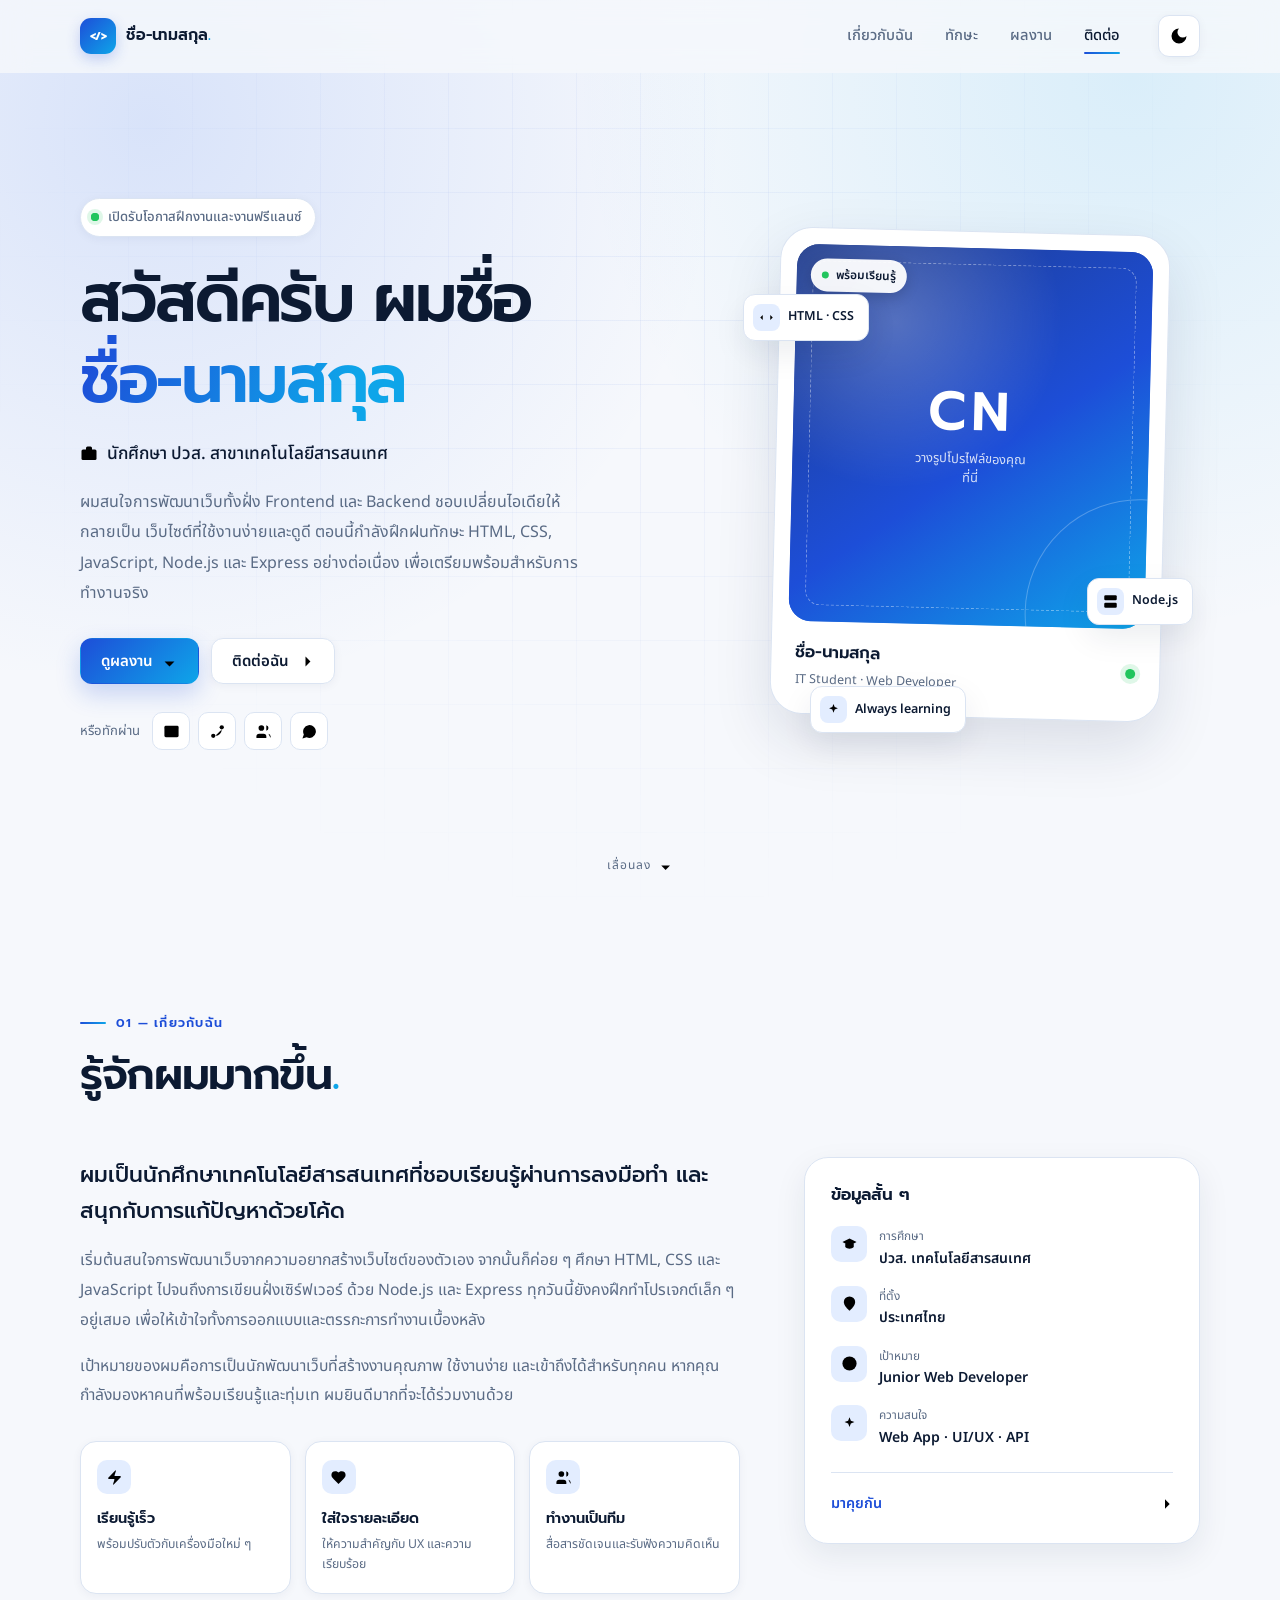
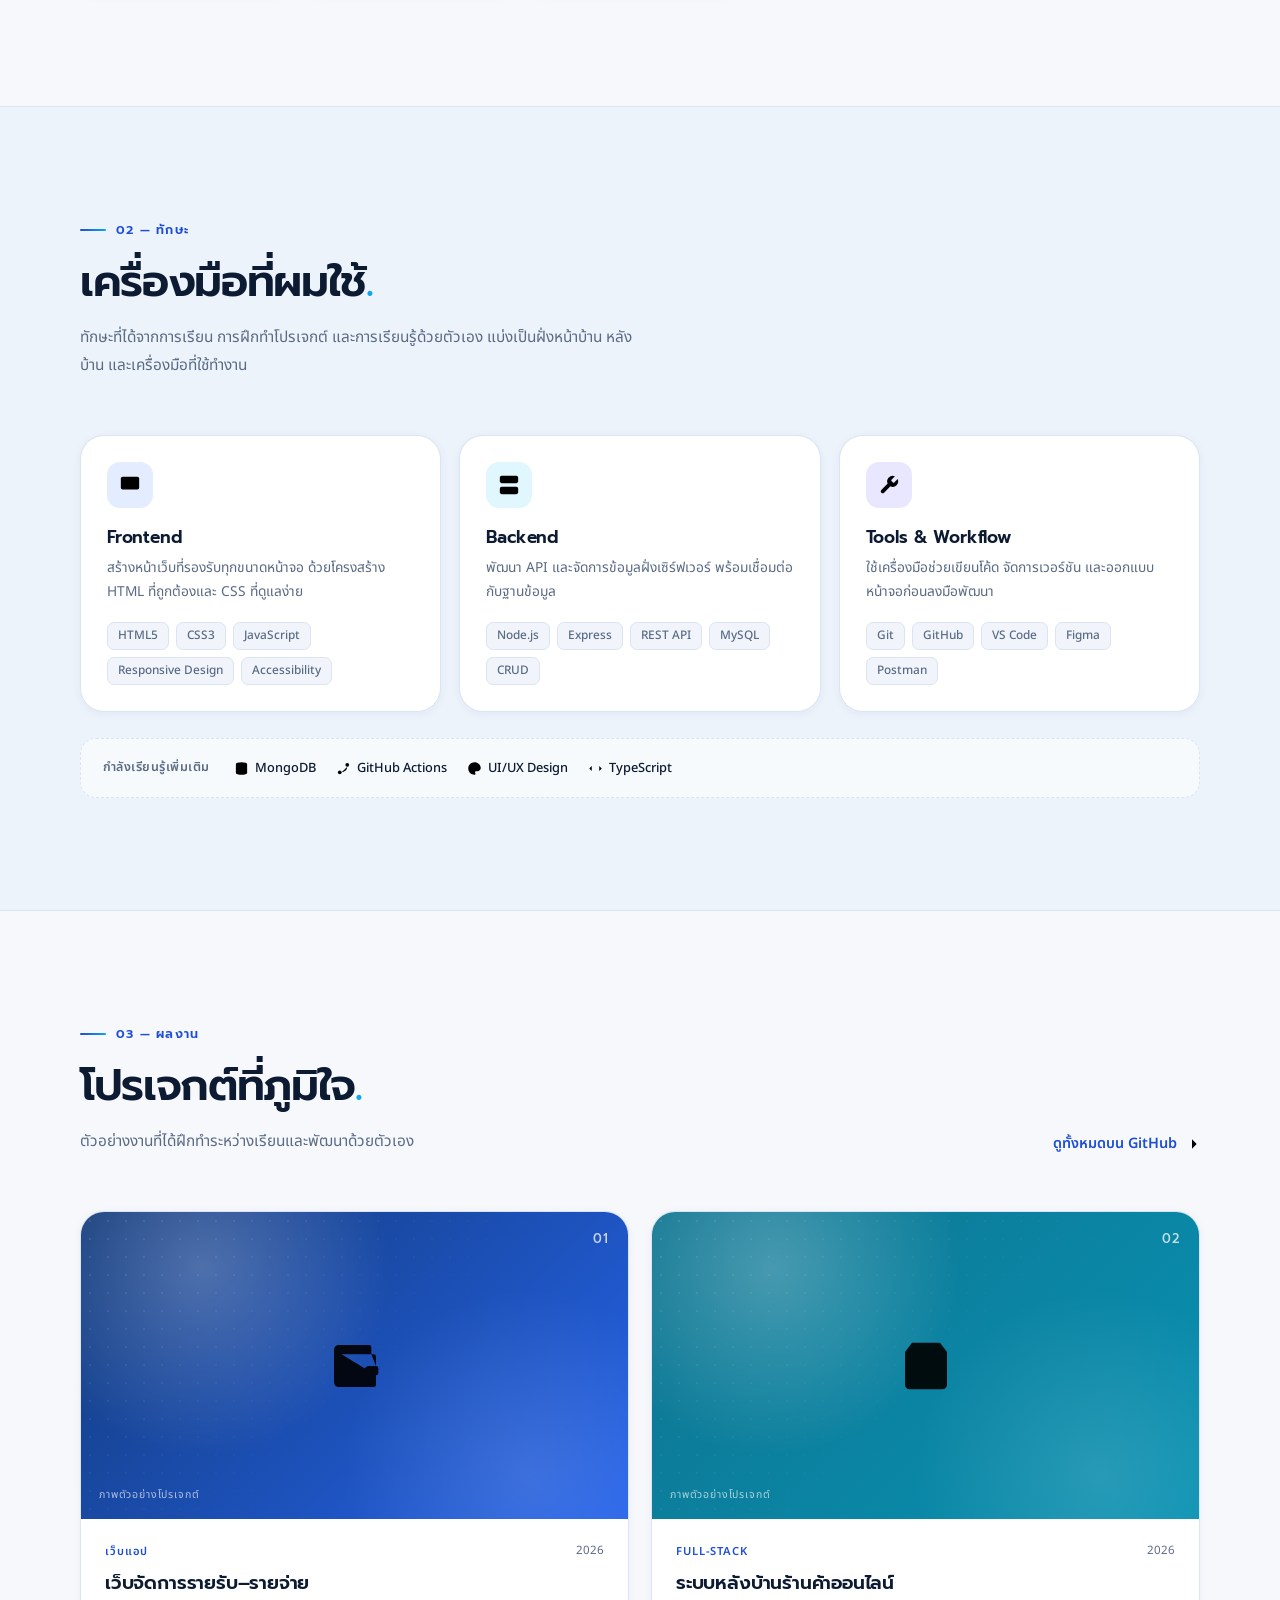
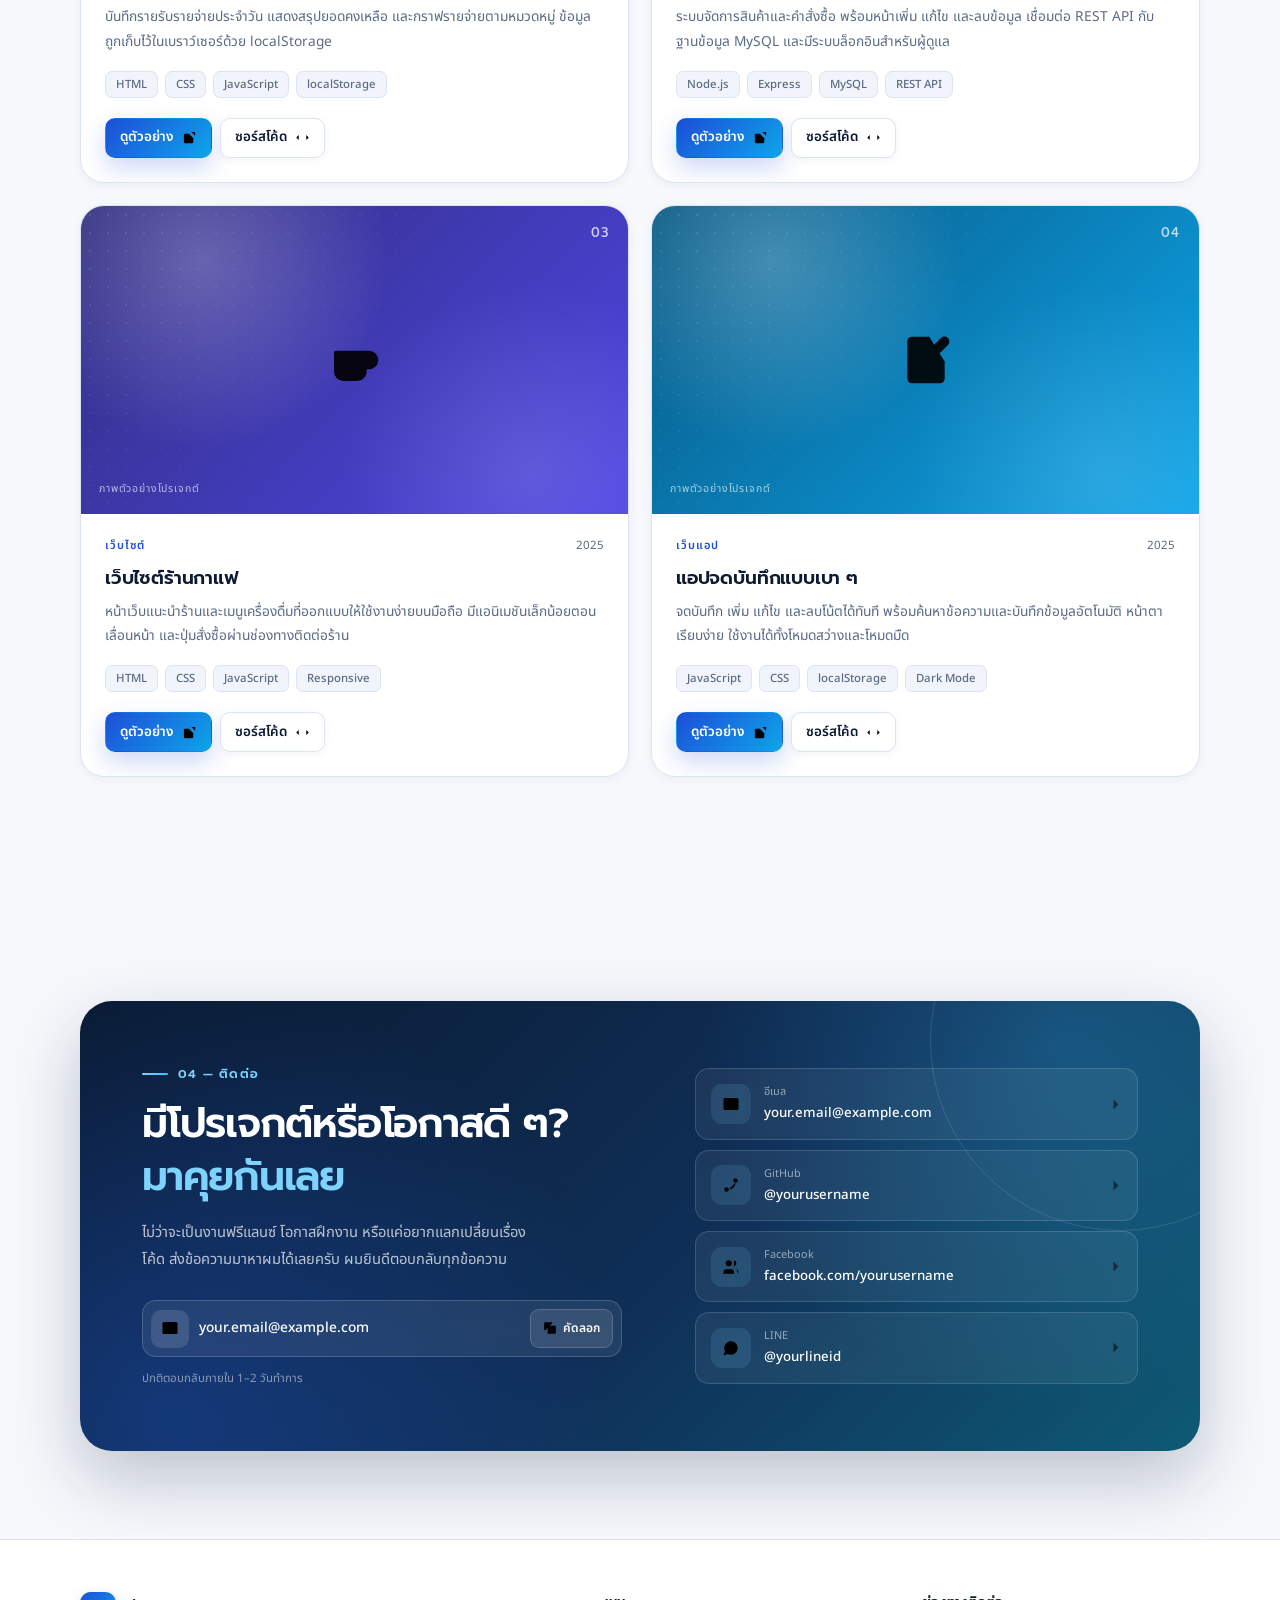
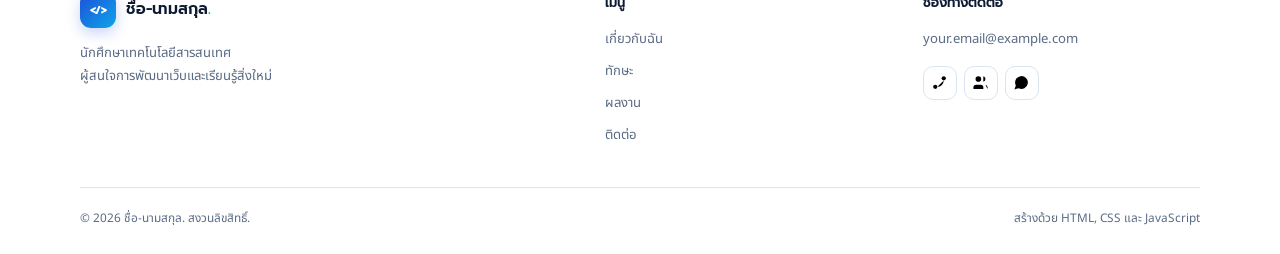
==== index.html @ 52271171 "Add personal portfolio website with built-in browser editor" ====
<!DOCTYPE html>
<html lang="th" data-theme="light">
<head>
  <meta charset="UTF-8">
  <meta name="viewport" content="width=device-width, initial-scale=1.0">

  <!-- ============================================================
       แก้ไขข้อความ SEO ตรงนี้: ชื่อเว็บ + คำอธิบายสั้น ๆ
       ============================================================ -->
  <title>ชื่อ-นามสกุล | Portfolio</title>
  <meta name="description" content="พอร์ตโฟลิโอส่วนตัวของ ชื่อ-นามสกุล นักศึกษาเทคโนโลยีสารสนเทศ ผู้สนใจการพัฒนาเว็บไซต์ทั้ง Frontend และ Backend">
  <meta name="theme-color" content="#f6f8fc">
  <meta name="color-scheme" content="light dark">

  <!-- ข้อมูลสำหรับแชร์ลงโซเชียล (แก้ชื่อและคำอธิบายให้ตรงกับของคุณ) -->
  <meta property="og:type" content="website">
  <meta property="og:locale" content="th_TH">
  <meta property="og:title" content="ชื่อ-นามสกุล | Portfolio">
  <meta property="og:description" content="พอร์ตโฟลิโอส่วนตัวของ ชื่อ-นามสกุล — นักศึกษาเทคโนโลยีสารสนเทศและนักพัฒนาเว็บ">

  <link rel="icon" type="image/svg+xml" href="favicon.svg">

  <!-- ฟอนต์ Google Fonts: Prompt สำหรับหัวข้อ, Noto Sans Thai สำหรับเนื้อหา -->
  <link rel="preconnect" href="https://fonts.googleapis.com">
  <link rel="preconnect" href="https://fonts.gstatic.com" crossorigin>
  <link href="https://fonts.googleapis.com/css2?family=Noto+Sans+Thai:wght@400;500;600&family=Prompt:wght@400;500;600;700&display=swap" rel="stylesheet">

  <link rel="stylesheet" href="style.css">

  <!-- สคริปต์เล็ก ๆ ใน head เพื่อเลือกธีมก่อนหน้าเว็บวาด จะได้ไม่กระพริบ -->
  <script>
    (function () {
      try {
        var saved = localStorage.getItem('portfolio-theme');
        var prefersDark = window.matchMedia && window.matchMedia('(prefers-color-scheme: dark)').matches;
        var theme = saved || (prefersDark ? 'dark' : 'light');
        document.documentElement.setAttribute('data-theme', theme);
        var meta = document.querySelector('meta[name="theme-color"]');
        if (meta) meta.setAttribute('content', theme === 'dark' ? '#07101f' : '#f6f8fc');
      } catch (error) {
        document.documentElement.setAttribute('data-theme', 'light');
      }
      document.documentElement.classList.add('js');
    })();
  </script>
</head>

<body>
  <a class="skip-link" href="#main">ข้ามไปยังเนื้อหาหลัก</a>

  <!-- ============================================================
       ชุดไอคอน Lucide (ฟรี ใช้เชิงพาณิชย์ได้ / สัญญาอนุญาต ISC)
       ฝังเป็น SVG เพื่อให้โหลดเร็วและไม่ต้องพึ่ง CDN
       ============================================================ -->
  <svg class="icon-sprite" aria-hidden="true" focusable="false">
    <symbol id="i-menu" viewBox="0 0 24 24"><line x1="4" x2="20" y1="6" y2="6"/><line x1="4" x2="20" y1="12" y2="12"/><line x1="4" x2="20" y1="18" y2="18"/></symbol>
    <symbol id="i-close" viewBox="0 0 24 24"><path d="M18 6 6 18"/><path d="m6 6 12 12"/></symbol>
    <symbol id="i-sun" viewBox="0 0 24 24"><circle cx="12" cy="12" r="4"/><path d="M12 2v2"/><path d="M12 20v2"/><path d="m4.93 4.93 1.41 1.41"/><path d="m17.66 17.66 1.41 1.41"/><path d="M2 12h2"/><path d="M20 12h2"/><path d="m6.34 17.66-1.41 1.41"/><path d="m19.07 4.93-1.41 1.41"/></symbol>
    <symbol id="i-moon" viewBox="0 0 24 24"><path d="M12 3a6 6 0 0 0 9 9 9 9 0 1 1-9-9Z"/></symbol>
    <symbol id="i-arrow-right" viewBox="0 0 24 24"><path d="M5 12h14"/><path d="m12 5 7 7-7 7"/></symbol>
    <symbol id="i-arrow-down" viewBox="0 0 24 24"><path d="M12 5v14"/><path d="m19 12-7 7-7-7"/></symbol>
    <symbol id="i-arrow-up" viewBox="0 0 24 24"><path d="m5 12 7-7 7 7"/><path d="M12 19V5"/></symbol>
    <symbol id="i-mail" viewBox="0 0 24 24"><rect width="20" height="16" x="2" y="4" rx="2"/><path d="m22 7-8.97 5.7a1.94 1.94 0 0 1-2.06 0L2 7"/></symbol>
    <symbol id="i-code" viewBox="0 0 24 24"><path d="m18 16 4-4-4-4"/><path d="m6 8-4 4 4 4"/><path d="m14.5 4-5 16"/></symbol>
    <symbol id="i-users" viewBox="0 0 24 24"><path d="M16 21v-2a4 4 0 0 0-4-4H6a4 4 0 0 0-4 4v2"/><circle cx="9" cy="7" r="4"/><path d="M22 21v-2a4 4 0 0 0-3-3.87"/><path d="M16 3.13a4 4 0 0 1 0 7.75"/></symbol>
    <symbol id="i-message" viewBox="0 0 24 24"><path d="M7.9 20A9 9 0 1 0 4 16.1L2 22Z"/></symbol>
    <symbol id="i-external" viewBox="0 0 24 24"><path d="M15 3h6v6"/><path d="M10 14 21 3"/><path d="M18 13v6a2 2 0 0 1-2 2H5a2 2 0 0 1-2-2V8a2 2 0 0 1 2-2h6"/></symbol>
    <symbol id="i-user" viewBox="0 0 24 24"><path d="M19 21v-2a4 4 0 0 0-4-4H9a4 4 0 0 0-4 4v2"/><circle cx="12" cy="7" r="4"/></symbol>
    <symbol id="i-cap" viewBox="0 0 24 24"><path d="M22 10v6"/><path d="M2 10 12 5l10 5-10 5Z"/><path d="M6 12v5c3 3 9 3 12 0v-5"/></symbol>
    <symbol id="i-pin" viewBox="0 0 24 24"><path d="M20 10c0 4.99-5.54 10.19-7.4 11.8a1 1 0 0 1-1.2 0C9.54 20.19 4 14.99 4 10a8 8 0 0 1 16 0"/><circle cx="12" cy="10" r="3"/></symbol>
    <symbol id="i-target" viewBox="0 0 24 24"><circle cx="12" cy="12" r="10"/><circle cx="12" cy="12" r="6"/><circle cx="12" cy="12" r="2"/></symbol>
    <symbol id="i-briefcase" viewBox="0 0 24 24"><path d="M16 20V4a2 2 0 0 0-2-2h-4a2 2 0 0 0-2 2v16"/><rect width="20" height="14" x="2" y="6" rx="2"/></symbol>
    <symbol id="i-sparkles" viewBox="0 0 24 24"><path d="m12 3 1.9 5.1L19 10l-5.1 1.9L12 17l-1.9-5.1L5 10l5.1-1.9Z"/><path d="M19 15v4"/><path d="M21 17h-4"/><path d="M5 3v2"/><path d="M6 4H4"/></symbol>
    <symbol id="i-monitor" viewBox="0 0 24 24"><rect width="20" height="14" x="2" y="3" rx="2"/><line x1="8" x2="16" y1="21" y2="21"/><line x1="12" x2="12" y1="17" y2="21"/></symbol>
    <symbol id="i-server" viewBox="0 0 24 24"><rect width="20" height="8" x="2" y="2" rx="2"/><rect width="20" height="8" x="2" y="14" rx="2"/><line x1="6" x2="6.01" y1="6" y2="6"/><line x1="6" x2="6.01" y1="18" y2="18"/></symbol>
    <symbol id="i-wrench" viewBox="0 0 24 24"><path d="M14.7 6.3a1 1 0 0 0 0 1.4l1.6 1.6a1 1 0 0 0 1.4 0l3.77-3.77a6 6 0 0 1-7.94 7.94l-6.91 6.91a2.12 2.12 0 0 1-3-3l6.91-6.91a6 6 0 0 1 7.94-7.94Z"/></symbol>
    <symbol id="i-wallet" viewBox="0 0 24 24"><path d="M19 7V4a1 1 0 0 0-1-1H5a2 2 0 0 0 0 4h15a1 1 0 0 1 1 1v4h-3a2 2 0 0 0 0 4h3a1 1 0 0 0 1-1v-2a1 1 0 0 0-1-1"/><path d="M3 5v14a2 2 0 0 0 2 2h15a1 1 0 0 0 1-1v-4"/></symbol>
    <symbol id="i-cart" viewBox="0 0 24 24"><path d="M6 2 3 6v14a2 2 0 0 0 2 2h14a2 2 0 0 0 2-2V6l-3-4Z"/><path d="M3 6h18"/><path d="M16 10a4 4 0 0 1-8 0"/></symbol>
    <symbol id="i-coffee" viewBox="0 0 24 24"><path d="M10 2v2"/><path d="M14 2v2"/><path d="M16 8a1 1 0 0 1 1 1v8a4 4 0 0 1-4 4H7a4 4 0 0 1-4-4V9a1 1 0 0 1 1-1h14a4 4 0 1 1 0 8h-1"/><path d="M6 2v2"/></symbol>
    <symbol id="i-note" viewBox="0 0 24 24"><path d="M13.4 2H6a2 2 0 0 0-2 2v16a2 2 0 0 0 2 2h12a2 2 0 0 0 2-2v-7.4"/><path d="M2 6h4"/><path d="M2 10h4"/><path d="M2 14h4"/><path d="M2 18h4"/><path d="M21.4 5.6a1 1 0 0 0-3-3l-5 5a2 2 0 0 0-.5.9l-.9 2.9a.5.5 0 0 0 .6.6l2.9-.9a2 2 0 0 0 .9-.5Z"/></symbol>
    <symbol id="i-copy" viewBox="0 0 24 24"><rect width="14" height="14" x="8" y="8" rx="2" ry="2"/><path d="M4 16c-1.1 0-2-.9-2-2V4c0-1.1.9-2 2-2h10c1.1 0 2 .9 2 2"/></symbol>
    <symbol id="i-check" viewBox="0 0 24 24"><path d="M20 6 9 17l-5-5"/></symbol>
    <symbol id="i-git" viewBox="0 0 24 24"><line x1="6" x2="6" y1="3" y2="15"/><circle cx="18" cy="6" r="3"/><circle cx="6" cy="18" r="3"/><path d="M18 9a9 9 0 0 1-9 9"/></symbol>
    <symbol id="i-database" viewBox="0 0 24 24"><ellipse cx="12" cy="5" rx="9" ry="3"/><path d="M3 5v14a9 3 0 0 0 18 0V5"/><path d="M3 12a9 3 0 0 0 18 0"/></symbol>
    <symbol id="i-palette" viewBox="0 0 24 24"><circle cx="13.5" cy="6.5" r=".5" fill="currentColor"/><circle cx="17.5" cy="10.5" r=".5" fill="currentColor"/><circle cx="8.5" cy="7.5" r=".5" fill="currentColor"/><circle cx="6.5" cy="12.5" r=".5" fill="currentColor"/><path d="M12 2C6.5 2 2 6.5 2 12s4.5 10 10 10c.9 0 1.6-.7 1.6-1.7 0-.4-.2-.8-.4-1.1-.3-.3-.4-.7-.4-1.1a1.6 1.6 0 0 1 1.6-1.7h2C19.5 16.4 22 14 22 11.1 22 6 17.5 2 12 2Z"/></symbol>
    <symbol id="i-zap" viewBox="0 0 24 24"><path d="M4 14a1 1 0 0 1-.8-1.6l9.9-10.2a.5.5 0 0 1 .9.5l-1.9 6a1 1 0 0 0 .9 1.3h7a1 1 0 0 1 .8 1.6l-9.9 10.2a.5.5 0 0 1-.9-.5l1.9-6a1 1 0 0 0-.9-1.3Z"/></symbol>
    <symbol id="i-heart" viewBox="0 0 24 24"><path d="M19 14c1.5-1.5 3-3.2 3-5.5A5.5 5.5 0 0 0 16.5 3c-1.8 0-3 .5-4.5 2-1.5-1.5-2.7-2-4.5-2A5.5 5.5 0 0 0 2 8.5c0 2.3 1.5 4 3 5.5l7 7Z"/></symbol>
    <symbol id="i-send" viewBox="0 0 24 24"><path d="m22 2-7 20-4-9-9-4Z"/><path d="M22 2 11 13"/></symbol>
    <symbol id="i-folder" viewBox="0 0 24 24"><path d="M20 20a2 2 0 0 0 2-2V8a2 2 0 0 0-2-2h-7.9a2 2 0 0 1-1.7-.9L9.6 3.9A2 2 0 0 0 7.9 3H4a2 2 0 0 0-2 2v13a2 2 0 0 0 2 2Z"/></symbol>
    <symbol id="i-edit" viewBox="0 0 24 24"><path d="M21.2 6.8a1 1 0 0 0-3.99-3.99L3.84 16.17a2 2 0 0 0-.5.83l-1.32 4.35a.5.5 0 0 0 .62.62l4.35-1.32a2 2 0 0 0 .83-.5Z"/><path d="m15 5 4 4"/></symbol>
    <symbol id="i-download" viewBox="0 0 24 24"><path d="M21 15v4a2 2 0 0 1-2 2H5a2 2 0 0 1-2-2v-4"/><path d="m7 10 5 5 5-5"/><path d="M12 15V3"/></symbol>
  </svg>

  <!-- ============================ NAVBAR ============================ -->
  <header class="site-header" id="top">
    <div class="container nav">
      <a class="brand" href="#top" aria-label="กลับขึ้นด้านบน">
        <span class="brand-mark" aria-hidden="true">&lt;/&gt;</span>
        <!-- แก้ไขชื่อได้จากปุ่ม "แก้ไขข้อมูล" หรือแก้ตรงข้อความนี้ -->
        <span class="brand-text"><span data-bind="name">ชื่อ-นามสกุล</span><span class="brand-dot">.</span></span>
      </a>

      <nav class="nav-links" id="primary-nav" aria-label="เมนูหลัก">
        <a class="nav-link" href="#about">เกี่ยวกับฉัน</a>
        <a class="nav-link" href="#skills">ทักษะ</a>
        <a class="nav-link" href="#projects">ผลงาน</a>
        <a class="nav-link" href="#contact">ติดต่อ</a>
      </nav>

      <div class="nav-actions">
        <button class="icon-btn theme-toggle" type="button" data-theme-toggle
                aria-label="สลับเป็นโหมดมืด" aria-pressed="false" title="สลับโหมดสว่าง/มืด">
          <svg class="icon icon-moon" aria-hidden="true"><use href="#i-moon"></use></svg>
          <svg class="icon icon-sun" aria-hidden="true"><use href="#i-sun"></use></svg>
        </button>

        <button class="icon-btn menu-toggle" type="button" data-menu-toggle
                aria-label="เปิดเมนู" aria-expanded="false" aria-controls="primary-nav">
          <svg class="icon icon-menu" aria-hidden="true"><use href="#i-menu"></use></svg>
          <svg class="icon icon-close" aria-hidden="true"><use href="#i-close"></use></svg>
        </button>
      </div>
    </div>
  </header>

  <main id="main">
    <!-- ============================ HERO ============================ -->
    <section class="hero" aria-labelledby="hero-title">
      <div class="container hero-grid">
        <div class="hero-copy">
          <p class="eyebrow reveal">
            <span class="status-dot" aria-hidden="true"></span>
            <span data-bind="eyebrow">เปิดรับโอกาสฝึกงานและงานฟรีแลนซ์</span>
          </p>

          <h1 class="hero-title reveal" id="hero-title" style="--d: 60ms">
            <span class="hero-greeting" data-bind="greeting">สวัสดีครับ ผมชื่อ</span><br>
            <span class="text-gradient" data-bind="name">ชื่อ-นามสกุล</span>
          </h1>

          <p class="hero-role reveal" style="--d: 100ms">
            <svg class="icon" aria-hidden="true"><use href="#i-briefcase"></use></svg>
            <span data-bind="role">นักศึกษา ปวส. สาขาเทคโนโลยีสารสนเทศ</span>
          </p>

          <!-- แก้ไขคำแนะนำตัว 2–3 ประโยคตรงนี้ -->
          <p class="hero-lead reveal" style="--d: 140ms" data-bind="heroLead">
            ผมสนใจการพัฒนาเว็บทั้งฝั่ง Frontend และ Backend ชอบเปลี่ยนไอเดียให้กลายเป็น
            เว็บไซต์ที่ใช้งานง่ายและดูดี ตอนนี้กำลังฝึกฝนทักษะ HTML, CSS, JavaScript,
            Node.js และ Express อย่างต่อเนื่อง เพื่อเตรียมพร้อมสำหรับการทำงานจริง
          </p>

          <div class="hero-actions reveal" style="--d: 180ms">
            <a class="btn btn-primary" href="#projects">
              ดูผลงาน
              <svg class="icon" aria-hidden="true"><use href="#i-arrow-down"></use></svg>
            </a>
            <a class="btn btn-ghost" href="#contact">
              ติดต่อฉัน
              <svg class="icon" aria-hidden="true"><use href="#i-arrow-right"></use></svg>
            </a>
          </div>

          <div class="hero-socials reveal" style="--d: 220ms">
            <span class="hero-social-label">หรือทักผ่าน</span>
            <!-- แก้ไขลิงก์ติดต่อทั้ง 3 ช่องทาง -->
            <a class="social-link" href="mailto:your.email@example.com" data-contact="email" aria-label="ส่งอีเมลถึงฉัน" title="อีเมล">
              <svg class="icon" aria-hidden="true"><use href="#i-mail"></use></svg>
            </a>
            <a class="social-link" href="https://github.com/yourusername" data-contact="github" target="_blank" rel="noopener noreferrer" aria-label="GitHub ของฉัน" title="GitHub">
              <svg class="icon" aria-hidden="true"><use href="#i-git"></use></svg>
            </a>
            <a class="social-link" href="https://facebook.com/yourusername" data-contact="facebook" target="_blank" rel="noopener noreferrer" aria-label="Facebook ของฉัน" title="Facebook">
              <svg class="icon" aria-hidden="true"><use href="#i-users"></use></svg>
            </a>
            <a class="social-link" href="https://line.me/ti/p/~yourlineid" data-contact="line" target="_blank" rel="noopener noreferrer" aria-label="LINE ของฉัน" title="LINE">
              <svg class="icon" aria-hidden="true"><use href="#i-message"></use></svg>
            </a>
          </div>
        </div>

        <div class="hero-visual reveal" style="--d: 160ms">
          <div class="profile-card">
            <div class="profile-photo" data-profile-photo>
              <!-- ======================================================
                   รูปโปรไฟล์: กดปุ่ม "แก้ไขข้อมูล" แล้วอัปโหลดรูปได้เลย
                   หรือใส่ <img src="assets/images/profile.jpg" alt="รูปโปรไฟล์">
                   ====================================================== -->
              <div class="photo-placeholder" role="img" aria-label="พื้นที่สำหรับรูปโปรไฟล์ของคุณ">
                <span class="photo-initials" aria-hidden="true" data-bind="initials">CN</span>
                <span class="photo-note">วางรูปโปรไฟล์ของคุณที่นี่</span>
              </div>
              <span class="profile-badge">
                <span class="status-dot" aria-hidden="true"></span>
                พร้อมเรียนรู้
              </span>
            </div>

            <div class="profile-meta">
              <div>
                <strong data-bind="name">ชื่อ-นามสกุล</strong>
                <span data-bind="profileTagline">IT Student · Web Developer</span>
              </div>
              <span class="profile-availability" aria-hidden="true"></span>
            </div>
          </div>

          <!-- ชิปตกแต่งเล็ก ๆ (ลบได้ถ้าไม่ต้องการ) -->
          <div class="float-chip chip-1" aria-hidden="true">
            <span class="chip-icon"><svg class="icon"><use href="#i-code"></use></svg></span>
            HTML · CSS
          </div>
          <div class="float-chip chip-2" aria-hidden="true">
            <span class="chip-icon"><svg class="icon"><use href="#i-server"></use></svg></span>
            Node.js
          </div>
          <div class="float-chip chip-3" aria-hidden="true">
            <span class="chip-icon"><svg class="icon"><use href="#i-sparkles"></use></svg></span>
            Always learning
          </div>
        </div>
      </div>

      <a class="scroll-hint" href="#about" aria-label="เลื่อนลงไปยังส่วนเกี่ยวกับฉัน">
        <span>เลื่อนลง</span>
        <svg class="icon" aria-hidden="true"><use href="#i-arrow-down"></use></svg>
      </a>
    </section>

    <!-- ============================ ABOUT ============================ -->
    <section class="section" id="about" aria-labelledby="about-title">
      <div class="container">
        <div class="section-head reveal">
          <p class="section-kicker">01 — เกี่ยวกับฉัน</p>
          <h2 id="about-title">รู้จักผมมากขึ้น<span class="accent-dot">.</span></h2>
        </div>

        <div class="about-grid">
          <div class="about-copy reveal">
            <!-- แก้ไขเรื่องราวเกี่ยวกับตัวคุณ -->
            <p class="lead" data-bind="about1">
              ผมเป็นนักศึกษาเทคโนโลยีสารสนเทศที่ชอบเรียนรู้ผ่านการลงมือทำ
              และสนุกกับการแก้ปัญหาด้วยโค้ด
            </p>
            <p data-bind="about2">
              เริ่มต้นสนใจการพัฒนาเว็บจากความอยากสร้างเว็บไซต์ของตัวเอง
              จากนั้นก็ค่อย ๆ ศึกษา HTML, CSS และ JavaScript ไปจนถึงการเขียนฝั่งเซิร์ฟเวอร์
              ด้วย Node.js และ Express ทุกวันนี้ยังคงฝึกทำโปรเจกต์เล็ก ๆ อยู่เสมอ
              เพื่อให้เข้าใจทั้งการออกแบบและตรรกะการทำงานเบื้องหลัง
            </p>
            <p data-bind="about3">
              เป้าหมายของผมคือการเป็นนักพัฒนาเว็บที่สร้างงานคุณภาพ ใช้งานง่าย
              และเข้าถึงได้สำหรับทุกคน หากคุณกำลังมองหาคนที่พร้อมเรียนรู้และทุ่มเท
              ผมยินดีมากที่จะได้ร่วมงานด้วย
            </p>

            <div class="about-highlights">
              <div class="highlight">
                <span class="highlight-icon"><svg class="icon" aria-hidden="true"><use href="#i-zap"></use></svg></span>
                <strong>เรียนรู้เร็ว</strong>
                <span>พร้อมปรับตัวกับเครื่องมือใหม่ ๆ</span>
              </div>
              <div class="highlight">
                <span class="highlight-icon"><svg class="icon" aria-hidden="true"><use href="#i-heart"></use></svg></span>
                <strong>ใส่ใจรายละเอียด</strong>
                <span>ให้ความสำคัญกับ UX และความเรียบร้อย</span>
              </div>
              <div class="highlight">
                <span class="highlight-icon"><svg class="icon" aria-hidden="true"><use href="#i-users"></use></svg></span>
                <strong>ทำงานเป็นทีม</strong>
                <span>สื่อสารชัดเจนและรับฟังความคิดเห็น</span>
              </div>
            </div>
          </div>

          <div class="about-card reveal" style="--d: 100ms">
            <h3>ข้อมูลสั้น ๆ</h3>
            <ul class="info-list">
              <li>
                <span class="info-icon"><svg class="icon" aria-hidden="true"><use href="#i-cap"></use></svg></span>
                <div>
                  <span>การศึกษา</span>
                  <strong data-bind="education">ปวส. เทคโนโลยีสารสนเทศ</strong>
                </div>
              </li>
              <li>
                <span class="info-icon"><svg class="icon" aria-hidden="true"><use href="#i-pin"></use></svg></span>
                <div>
                  <span>ที่ตั้ง</span>
                  <strong data-bind="location">ประเทศไทย</strong>
                </div>
              </li>
              <li>
                <span class="info-icon"><svg class="icon" aria-hidden="true"><use href="#i-target"></use></svg></span>
                <div>
                  <span>เป้าหมาย</span>
                  <strong data-bind="goal">Junior Web Developer</strong>
                </div>
              </li>
              <li>
                <span class="info-icon"><svg class="icon" aria-hidden="true"><use href="#i-sparkles"></use></svg></span>
                <div>
                  <span>ความสนใจ</span>
                  <strong data-bind="interests">Web App · UI/UX · API</strong>
                </div>
              </li>
            </ul>

            <a class="text-link" href="#contact">
              มาคุยกัน
              <svg class="icon" aria-hidden="true"><use href="#i-arrow-right"></use></svg>
            </a>
          </div>
        </div>
      </div>
    </section>

    <!-- ============================ SKILLS ============================ -->
    <section class="section section-soft" id="skills" aria-labelledby="skills-title">
      <div class="container">
        <div class="section-head reveal">
          <p class="section-kicker">02 — ทักษะ</p>
          <h2 id="skills-title">เครื่องมือที่ผมใช้<span class="accent-dot">.</span></h2>
          <p class="section-desc">
            ทักษะที่ได้จากการเรียน การฝึกทำโปรเจกต์ และการเรียนรู้ด้วยตัวเอง
            แบ่งเป็นฝั่งหน้าบ้าน หลังบ้าน และเครื่องมือที่ใช้ทำงาน
          </p>
        </div>

        <div class="skills-grid">
          <article class="skill-card reveal">
            <span class="skill-icon skill-icon-blue">
              <svg class="icon" aria-hidden="true"><use href="#i-monitor"></use></svg>
            </span>
            <h3>Frontend</h3>
            <p>สร้างหน้าเว็บที่รองรับทุกขนาดหน้าจอ ด้วยโครงสร้าง HTML ที่ถูกต้องและ CSS ที่ดูแลง่าย</p>
            <ul class="tag-list" data-list="skillsFrontend" aria-label="ทักษะ Frontend">
              <li>HTML5</li>
              <li>CSS3</li>
              <li>JavaScript</li>
              <li>Responsive Design</li>
              <li>Accessibility</li>
            </ul>
          </article>

          <article class="skill-card reveal" style="--d: 80ms">
            <span class="skill-icon skill-icon-cyan">
              <svg class="icon" aria-hidden="true"><use href="#i-server"></use></svg>
            </span>
            <h3>Backend</h3>
            <p>พัฒนา API และจัดการข้อมูลฝั่งเซิร์ฟเวอร์ พร้อมเชื่อมต่อกับฐานข้อมูล</p>
            <ul class="tag-list" data-list="skillsBackend" aria-label="ทักษะ Backend">
              <li>Node.js</li>
              <li>Express</li>
              <li>REST API</li>
              <li>MySQL</li>
              <li>CRUD</li>
            </ul>
          </article>

          <article class="skill-card reveal" style="--d: 160ms">
            <span class="skill-icon skill-icon-indigo">
              <svg class="icon" aria-hidden="true"><use href="#i-wrench"></use></svg>
            </span>
            <h3>Tools &amp; Workflow</h3>
            <p>ใช้เครื่องมือช่วยเขียนโค้ด จัดการเวอร์ชัน และออกแบบหน้าจอก่อนลงมือพัฒนา</p>
            <ul class="tag-list" data-list="skillsTools" aria-label="ทักษะเครื่องมือ">
              <li>Git</li>
              <li>GitHub</li>
              <li>VS Code</li>
              <li>Figma</li>
              <li>Postman</li>
            </ul>
          </article>
        </div>

        <div class="tools-strip reveal" style="--d: 120ms">
          <span class="tools-label">กำลังเรียนรู้เพิ่มเติม</span>
          <ul class="tools-list">
            <li><svg class="icon" aria-hidden="true"><use href="#i-database"></use></svg> MongoDB</li>
            <li><svg class="icon" aria-hidden="true"><use href="#i-git"></use></svg> GitHub Actions</li>
            <li><svg class="icon" aria-hidden="true"><use href="#i-palette"></use></svg> UI/UX Design</li>
            <li><svg class="icon" aria-hidden="true"><use href="#i-code"></use></svg> TypeScript</li>
          </ul>
        </div>
      </div>
    </section>

    <!-- ============================ PROJECTS ============================ -->
    <section class="section" id="projects" aria-labelledby="projects-title">
      <div class="container">
        <div class="section-head section-head-row reveal">
          <div>
            <p class="section-kicker">03 — ผลงาน</p>
            <h2 id="projects-title">โปรเจกต์ที่ภูมิใจ<span class="accent-dot">.</span></h2>
            <p class="section-desc">ตัวอย่างงานที่ได้ฝึกทำระหว่างเรียนและพัฒนาด้วยตัวเอง</p>
          </div>
          <a class="text-link" href="https://github.com/yourusername" data-contact="github" target="_blank" rel="noopener noreferrer">
            ดูทั้งหมดบน GitHub
            <svg class="icon" aria-hidden="true"><use href="#i-arrow-right"></use></svg>
          </a>
        </div>

        <div class="projects-grid">
          <!-- ==========================================================
               การ์ดผลงาน: คัดลอก <article> ทั้งบล็อกเพื่อเพิ่มโปรเจกต์
               อย่าลืมเปลี่ยนชื่อ คำอธิบาย แท็ก และลิงก์
               ========================================================== -->
          <article class="project-card reveal" data-project="0">
            <div class="project-thumb thumb-1" role="img" aria-label="ภาพตัวอย่างโปรเจกต์เว็บจัดการรายรับรายจ่าย" data-project-thumb>
              <!-- เปลี่ยนกล่องนี้เป็นรูปโปรเจกต์ของคุณ:
                   <img src="assets/images/project-1.jpg" alt="หน้าจอเว็บจัดการรายรับรายจ่าย" loading="lazy"> -->
              <span class="thumb-number">01</span>
              <svg class="thumb-icon" aria-hidden="true"><use href="#i-wallet"></use></svg>
              <span class="thumb-caption">ภาพตัวอย่างโปรเจกต์</span>
            </div>
            <div class="project-body">
              <div class="project-top">
                <span class="project-type">เว็บแอป</span>
                <span class="project-year">2026</span>
              </div>
              <h3>เว็บจัดการรายรับ–รายจ่าย</h3>
              <p>
                บันทึกรายรับรายจ่ายประจำวัน แสดงสรุปยอดคงเหลือ และกราฟรายจ่ายตามหมวดหมู่
                ข้อมูลถูกเก็บไว้ในเบราว์เซอร์ด้วย localStorage
              </p>
              <ul class="tag-list tag-list-sm" aria-label="เทคโนโลยีที่ใช้">
                <li>HTML</li>
                <li>CSS</li>
                <li>JavaScript</li>
                <li>localStorage</li>
              </ul>
              <div class="project-links">
                <!-- แก้ไขลิงก์ตัวอย่างและลิงก์โค้ด -->
                <a class="btn btn-sm btn-primary" href="https://example.com" target="_blank" rel="noopener noreferrer">
                  ดูตัวอย่าง
                  <svg class="icon" aria-hidden="true"><use href="#i-external"></use></svg>
                </a>
                <a class="btn btn-sm btn-ghost" href="https://github.com/yourusername" target="_blank" rel="noopener noreferrer">
                  ซอร์สโค้ด
                  <svg class="icon" aria-hidden="true"><use href="#i-code"></use></svg>
                </a>
              </div>
            </div>
          </article>

          <article class="project-card reveal" style="--d: 80ms" data-project="1">
            <div class="project-thumb thumb-2" role="img" aria-label="ภาพตัวอย่างโปรเจกต์ระบบหลังบ้านร้านค้าออนไลน์" data-project-thumb>
              <!-- เปลี่ยนเป็น <img src="assets/images/project-2.jpg" alt="..." loading="lazy"> -->
              <span class="thumb-number">02</span>
              <svg class="thumb-icon" aria-hidden="true"><use href="#i-cart"></use></svg>
              <span class="thumb-caption">ภาพตัวอย่างโปรเจกต์</span>
            </div>
            <div class="project-body">
              <div class="project-top">
                <span class="project-type">Full-stack</span>
                <span class="project-year">2026</span>
              </div>
              <h3>ระบบหลังบ้านร้านค้าออนไลน์</h3>
              <p>
                ระบบจัดการสินค้าและคำสั่งซื้อ พร้อมหน้าเพิ่ม แก้ไข และลบข้อมูล
                เชื่อมต่อ REST API กับฐานข้อมูล MySQL และมีระบบล็อกอินสำหรับผู้ดูแล
              </p>
              <ul class="tag-list tag-list-sm" aria-label="เทคโนโลยีที่ใช้">
                <li>Node.js</li>
                <li>Express</li>
                <li>MySQL</li>
                <li>REST API</li>
              </ul>
              <div class="project-links">
                <a class="btn btn-sm btn-primary" href="https://example.com" target="_blank" rel="noopener noreferrer">
                  ดูตัวอย่าง
                  <svg class="icon" aria-hidden="true"><use href="#i-external"></use></svg>
                </a>
                <a class="btn btn-sm btn-ghost" href="https://github.com/yourusername" target="_blank" rel="noopener noreferrer">
                  ซอร์สโค้ด
                  <svg class="icon" aria-hidden="true"><use href="#i-code"></use></svg>
                </a>
              </div>
            </div>
          </article>

          <article class="project-card reveal" style="--d: 120ms" data-project="2">
            <div class="project-thumb thumb-3" role="img" aria-label="ภาพตัวอย่างโปรเจกต์เว็บไซต์ร้านกาแฟ" data-project-thumb>
              <!-- เปลี่ยนเป็น <img src="assets/images/project-3.jpg" alt="..." loading="lazy"> -->
              <span class="thumb-number">03</span>
              <svg class="thumb-icon" aria-hidden="true"><use href="#i-coffee"></use></svg>
              <span class="thumb-caption">ภาพตัวอย่างโปรเจกต์</span>
            </div>
            <div class="project-body">
              <div class="project-top">
                <span class="project-type">เว็บไซต์</span>
                <span class="project-year">2025</span>
              </div>
              <h3>เว็บไซต์ร้านกาแฟ</h3>
              <p>
                หน้าเว็บแนะนำร้านและเมนูเครื่องดื่มที่ออกแบบให้ใช้งานง่ายบนมือถือ
                มีแอนิเมชันเล็กน้อยตอนเลื่อนหน้า และปุ่มสั่งซื้อผ่านช่องทางติดต่อร้าน
              </p>
              <ul class="tag-list tag-list-sm" aria-label="เทคโนโลยีที่ใช้">
                <li>HTML</li>
                <li>CSS</li>
                <li>JavaScript</li>
                <li>Responsive</li>
              </ul>
              <div class="project-links">
                <a class="btn btn-sm btn-primary" href="https://example.com" target="_blank" rel="noopener noreferrer">
                  ดูตัวอย่าง
                  <svg class="icon" aria-hidden="true"><use href="#i-external"></use></svg>
                </a>
                <a class="btn btn-sm btn-ghost" href="https://github.com/yourusername" target="_blank" rel="noopener noreferrer">
                  ซอร์สโค้ด
                  <svg class="icon" aria-hidden="true"><use href="#i-code"></use></svg>
                </a>
              </div>
            </div>
          </article>

          <article class="project-card reveal" style="--d: 160ms" data-project="3">
            <div class="project-thumb thumb-4" role="img" aria-label="ภาพตัวอย่างโปรเจกต์แอปจดบันทึก" data-project-thumb>
              <!-- เปลี่ยนเป็น <img src="assets/images/project-4.jpg" alt="..." loading="lazy"> -->
              <span class="thumb-number">04</span>
              <svg class="thumb-icon" aria-hidden="true"><use href="#i-note"></use></svg>
              <span class="thumb-caption">ภาพตัวอย่างโปรเจกต์</span>
            </div>
            <div class="project-body">
              <div class="project-top">
                <span class="project-type">เว็บแอป</span>
                <span class="project-year">2025</span>
              </div>
              <h3>แอปจดบันทึกแบบเบา ๆ</h3>
              <p>
                จดบันทึก เพิ่ม แก้ไข และลบโน้ตได้ทันที พร้อมค้นหาข้อความและบันทึกข้อมูลอัตโนมัติ
                หน้าตาเรียบง่าย ใช้งานได้ทั้งโหมดสว่างและโหมดมืด
              </p>
              <ul class="tag-list tag-list-sm" aria-label="เทคโนโลยีที่ใช้">
                <li>JavaScript</li>
                <li>CSS</li>
                <li>localStorage</li>
                <li>Dark Mode</li>
              </ul>
              <div class="project-links">
                <a class="btn btn-sm btn-primary" href="https://example.com" target="_blank" rel="noopener noreferrer">
                  ดูตัวอย่าง
                  <svg class="icon" aria-hidden="true"><use href="#i-external"></use></svg>
                </a>
                <a class="btn btn-sm btn-ghost" href="https://github.com/yourusername" target="_blank" rel="noopener noreferrer">
                  ซอร์สโค้ด
                  <svg class="icon" aria-hidden="true"><use href="#i-code"></use></svg>
                </a>
              </div>
            </div>
          </article>
        </div>
      </div>
    </section>

    <!-- ============================ CONTACT ============================ -->
    <section class="section section-contact" id="contact" aria-labelledby="contact-title">
      <div class="container">
        <div class="contact-panel reveal">
          <div class="contact-copy">
            <p class="section-kicker">04 — ติดต่อ</p>
            <h2 id="contact-title">มีโปรเจกต์หรือโอกาสดี ๆ?<br><span>มาคุยกันเลย</span></h2>
            <p class="contact-lead" data-bind="contactLead">
              ไม่ว่าจะเป็นงานฟรีแลนซ์ โอกาสฝึกงาน หรือแค่อยากแลกเปลี่ยนเรื่องโค้ด
              ส่งข้อความมาหาผมได้เลยครับ ผมยินดีตอบกลับทุกข้อความ
            </p>

            <div class="email-box">
              <span class="email-icon" aria-hidden="true"><svg class="icon"><use href="#i-mail"></use></svg></span>
              <a href="mailto:your.email@example.com" data-email-link data-email-display>your.email@example.com</a>
              <button class="copy-btn" type="button" data-copy="your.email@example.com"
                      aria-label="คัดลอกอีเมล your.email@example.com">
                <svg class="icon copy-icon" aria-hidden="true"><use href="#i-copy"></use></svg>
                <svg class="icon check-icon" aria-hidden="true"><use href="#i-check"></use></svg>
                <span data-copy-label>คัดลอก</span>
              </button>
            </div>
            <p class="contact-note">ปกติตอบกลับภายใน 1–2 วันทำการ</p>
          </div>

          <div class="contact-links" aria-label="ช่องทางติดต่อทั้งหมด">
            <a class="contact-card" href="mailto:your.email@example.com" data-contact="email">
              <span class="contact-icon"><svg class="icon" aria-hidden="true"><use href="#i-mail"></use></svg></span>
              <span class="contact-text">
                <span>อีเมล</span>
                <strong data-contact-label="email">your.email@example.com</strong>
              </span>
              <svg class="icon contact-arrow" aria-hidden="true"><use href="#i-arrow-right"></use></svg>
            </a>

            <a class="contact-card" href="https://github.com/yourusername" data-contact="github" target="_blank" rel="noopener noreferrer">
              <span class="contact-icon"><svg class="icon" aria-hidden="true"><use href="#i-git"></use></svg></span>
              <span class="contact-text">
                <span>GitHub</span>
                <strong data-contact-label="github">@yourusername</strong>
              </span>
              <svg class="icon contact-arrow" aria-hidden="true"><use href="#i-arrow-right"></use></svg>
            </a>

            <a class="contact-card" href="https://facebook.com/yourusername" data-contact="facebook" target="_blank" rel="noopener noreferrer">
              <span class="contact-icon"><svg class="icon" aria-hidden="true"><use href="#i-users"></use></svg></span>
              <span class="contact-text">
                <span>Facebook</span>
                <strong data-contact-label="facebook">facebook.com/yourusername</strong>
              </span>
              <svg class="icon contact-arrow" aria-hidden="true"><use href="#i-arrow-right"></use></svg>
            </a>

            <a class="contact-card" href="https://line.me/ti/p/~yourlineid" data-contact="line" target="_blank" rel="noopener noreferrer">
              <span class="contact-icon"><svg class="icon" aria-hidden="true"><use href="#i-message"></use></svg></span>
              <span class="contact-text">
                <span>LINE</span>
                <strong data-contact-label="line">@yourlineid</strong>
              </span>
              <svg class="icon contact-arrow" aria-hidden="true"><use href="#i-arrow-right"></use></svg>
            </a>
          </div>
        </div>
      </div>
    </section>
  </main>

  <!-- ============================ FOOTER ============================ -->
  <footer class="site-footer">
    <div class="container footer-grid">
      <div class="footer-brand">
        <a class="brand" href="#top" aria-label="กลับขึ้นด้านบน">
          <span class="brand-mark" aria-hidden="true">&lt;/&gt;</span>
          <span class="brand-text"><span data-bind="name">ชื่อ-นามสกุล</span><span class="brand-dot">.</span></span>
        </a>
        <p data-bind="footerTagline">นักศึกษาเทคโนโลยีสารสนเทศ<br>ผู้สนใจการพัฒนาเว็บและเรียนรู้สิ่งใหม่</p>
      </div>

      <nav class="footer-nav" aria-label="เมนูล่าง">
        <span class="footer-heading">เมนู</span>
        <a href="#about">เกี่ยวกับฉัน</a>
        <a href="#skills">ทักษะ</a>
        <a href="#projects">ผลงาน</a>
        <a href="#contact">ติดต่อ</a>
      </nav>

      <div class="footer-contact">
        <span class="footer-heading">ช่องทางติดต่อ</span>
        <a href="mailto:your.email@example.com" data-email-link data-email-display>your.email@example.com</a>
        <div class="footer-socials">
          <a class="social-link" href="https://github.com/yourusername" data-contact="github" target="_blank" rel="noopener noreferrer" aria-label="GitHub ของฉัน">
            <svg class="icon" aria-hidden="true"><use href="#i-git"></use></svg>
          </a>
          <a class="social-link" href="https://facebook.com/yourusername" data-contact="facebook" target="_blank" rel="noopener noreferrer" aria-label="Facebook ของฉัน">
            <svg class="icon" aria-hidden="true"><use href="#i-users"></use></svg>
          </a>
          <a class="social-link" href="https://line.me/ti/p/~yourlineid" data-contact="line" target="_blank" rel="noopener noreferrer" aria-label="LINE ของฉัน">
            <svg class="icon" aria-hidden="true"><use href="#i-message"></use></svg>
          </a>
        </div>
      </div>
    </div>

    <div class="container footer-bottom">
      <p>© <span id="year">2026</span> <span data-bind="name">ชื่อ-นามสกุล</span>. สงวนลิขสิทธิ์.</p>
      <p>สร้างด้วย HTML, CSS และ JavaScript</p>
    </div>
  </footer>

  <button class="back-to-top" type="button" data-back-to-top aria-label="กลับขึ้นด้านบน" title="กลับขึ้นด้านบน">
    <svg class="icon" aria-hidden="true"><use href="#i-arrow-up"></use></svg>
  </button>

  <!-- พื้นที่สำหรับแจ้งผลการคัดลอกให้ screen reader -->
  <p class="sr-only" role="status" aria-live="polite" data-live-region></p>

  <noscript>
    <style>
      .reveal { opacity: 1 !important; transform: none !important; }
    </style>
  </noscript>

  <script src="script.js" defer></script>

  <!--
    โหลดตัวแก้ไขข้อมูลเฉพาะตอนเปิดในเครื่อง หรือเพิ่ม ?edit=1 ท้าย URL
    ผู้เข้าชมเว็บปกติจะไม่เห็นปุ่มแก้ไขและไม่ต้องโหลดไฟล์ชุดนี้
  -->
  <script>
    (function () {
      var isLocal = location.protocol === "file:" ||
        location.hostname === "localhost" ||
        location.hostname === "127.0.0.1";
      var wantsEditor = new URLSearchParams(location.search).has("edit");

      if (!isLocal && !wantsEditor) return;

      var stylesheet = document.createElement("link");
      stylesheet.rel = "stylesheet";
      stylesheet.href = "editor.css";
      stylesheet.setAttribute("data-editor-asset", "");
      document.head.appendChild(stylesheet);

      var editorScript = document.createElement("script");
      editorScript.src = "editor.js";
      editorScript.async = false;
      editorScript.setAttribute("data-editor-asset", "");
      document.body.appendChild(editorScript);
    })();
  </script>
</body>
</html>
---- style.css ----
/* =========================================================================
   PORTFOLIO — style.css
   -------------------------------------------------------------------------
   วิธีปรับสีทั้งเว็บ: แก้ค่าตัวแปรใน :root (โหมดสว่าง) และ
   html[data-theme="dark"] (โหมดมืด) ด้านล่างนี้เท่านั้น
   ========================================================================= */

/* ------------------------------ 1. ตัวแปรสี ------------------------------ */
:root {
  /* ฟอนต์ */
  --font-heading: "Prompt", "Noto Sans Thai", system-ui, -apple-system, "Segoe UI", sans-serif;
  --font-body: "Noto Sans Thai", "Prompt", system-ui, -apple-system, "Segoe UI", sans-serif;

  /* สีหลัก */
  --bg: #f6f8fc;
  --bg-soft: #edf3fb;
  --surface: #ffffff;
  --surface-2: #f1f5fb;
  --text: #0c1a32;
  --muted: #5a6b85;
  --border: #dbe4f2;
  --primary: #1d4ed8;
  --primary-2: #0ea5e9;
  --primary-soft: #e3edff;
  --on-primary: #ffffff;

  /* เงาและเส้นขอบ */
  --shadow-sm: 0 2px 10px rgba(15, 35, 70, 0.05);
  --shadow-md: 0 12px 32px rgba(15, 35, 70, 0.08);
  --shadow-lg: 0 24px 60px rgba(15, 35, 70, 0.12);
  --ring: rgba(29, 78, 216, 0.32);

  /* พื้นหลังเฉพาะส่วน */
  --nav-bg: rgba(246, 248, 252, 0.82);
  --glow-1: rgba(37, 99, 235, 0.14);
  --glow-2: rgba(14, 165, 233, 0.12);
  --grid-line: rgba(29, 78, 216, 0.055);

  /* ขนาดและจังหวะ */
  --container: 1120px;
  --radius-sm: 10px;
  --radius-md: 16px;
  --radius-lg: 24px;
  --radius-xl: 32px;
  --ease: cubic-bezier(0.2, 0.7, 0.2, 1);
}

html[data-theme="dark"] {
  --bg: #07101f;
  --bg-soft: #0a1628;
  --surface: #0e1b30;
  --surface-2: #12233d;
  --text: #e9f0fc;
  --muted: #9db0cc;
  --border: #1d3050;
  --primary: #6ea8fe;
  --primary-2: #38bdf8;
  --primary-soft: rgba(110, 168, 254, 0.14);
  --on-primary: #06101f;

  --shadow-sm: 0 2px 10px rgba(0, 0, 0, 0.22);
  --shadow-md: 0 12px 32px rgba(0, 0, 0, 0.3);
  --shadow-lg: 0 24px 60px rgba(0, 0, 0, 0.4);
  --ring: rgba(110, 168, 254, 0.4);

  --nav-bg: rgba(7, 16, 31, 0.82);
  --glow-1: rgba(37, 99, 235, 0.22);
  --glow-2: rgba(14, 165, 233, 0.16);
  --grid-line: rgba(110, 168, 254, 0.07);
}

/* ------------------------------ 2. พื้นฐาน ------------------------------ */
*,
*::before,
*::after {
  box-sizing: border-box;
}

/* ให้ attribute hidden ชนะ display ของคลาสต่าง ๆ */
[hidden] {
  display: none !important;
}

html {
  scroll-behavior: smooth;
  scroll-padding-top: 88px;
  -webkit-text-size-adjust: 100%;
}

body {
  margin: 0;
  background-color: var(--bg);
  color: var(--text);
  font-family: var(--font-body);
  font-size: 16px;
  line-height: 1.75;
  -webkit-font-smoothing: antialiased;
  text-rendering: optimizeLegibility;
  overflow-x: hidden;
  transition: background-color 0.35s ease, color 0.35s ease;
}

body::selection,
body ::selection {
  background: var(--primary);
  color: var(--on-primary);
}

h1, h2, h3, h4 {
  margin: 0;
  font-family: var(--font-heading);
  font-weight: 600;
  line-height: 1.3;
  letter-spacing: -0.01em;
  color: var(--text);
}

p {
  margin: 0;
}

a {
  color: inherit;
  text-decoration: none;
}

ul {
  margin: 0;
  padding: 0;
  list-style: none;
}

img,
svg {
  display: block;
}

img {
  max-width: 100%;
  height: auto;
}

button {
  font: inherit;
  color: inherit;
}

:focus-visible {
  outline: 3px solid var(--ring);
  outline-offset: 3px;
  border-radius: 6px;
}

.container {
  width: min(var(--container), calc(100% - 48px));
  margin-inline: auto;
}

.section {
  padding-block: clamp(72px, 9vw, 112px);
}

.section-soft {
  background: var(--bg-soft);
  border-block: 1px solid var(--border);
}

.icon {
  width: 20px;
  height: 20px;
  flex: none;
  stroke-width: 2;
}

.icon-sprite {
  position: absolute;
  width: 0;
  height: 0;
  overflow: hidden;
}

.sr-only {
  position: absolute !important;
  width: 1px;
  height: 1px;
  padding: 0;
  margin: -1px;
  overflow: hidden;
  clip: rect(0 0 0 0);
  white-space: nowrap;
  border: 0;
}

.skip-link {
  position: fixed;
  top: 10px;
  left: 10px;
  z-index: 100;
  padding: 10px 18px;
  border-radius: 10px;
  background: var(--primary);
  color: var(--on-primary);
  font-weight: 600;
  transform: translateY(-160%);
  transition: transform 0.2s ease;
}

.skip-link:focus {
  transform: translateY(0);
}

/* ------------------------------ 3. NAVBAR ------------------------------ */
.site-header {
  position: fixed;
  inset: 0 0 auto;
  z-index: 50;
  background: var(--nav-bg);
  border-bottom: 1px solid transparent;
  backdrop-filter: blur(14px);
  -webkit-backdrop-filter: blur(14px);
  transition: border-color 0.25s ease, box-shadow 0.25s ease, background-color 0.35s ease;
}

.site-header.is-scrolled {
  border-bottom-color: var(--border);
  box-shadow: 0 8px 30px rgba(15, 35, 70, 0.06);
}

.nav {
  display: flex;
  align-items: center;
  justify-content: space-between;
  gap: 24px;
  min-height: 72px;
}

.brand {
  display: inline-flex;
  align-items: center;
  gap: 10px;
  flex: none;
  font-family: var(--font-heading);
  font-weight: 600;
  font-size: 0.98rem;
  letter-spacing: -0.01em;
}

.brand-mark {
  display: grid;
  place-items: center;
  width: 36px;
  height: 36px;
  border-radius: 11px;
  background: linear-gradient(135deg, var(--primary), var(--primary-2));
  color: var(--on-primary);
  font-size: 0.72rem;
  font-weight: 700;
  letter-spacing: -0.04em;
  box-shadow: 0 5px 14px rgba(29, 78, 216, 0.24);
}

.brand-dot {
  color: var(--primary-2);
}

.nav-links {
  display: flex;
  align-items: center;
  gap: 4px;
  margin-left: auto;
}

.nav-link {
  position: relative;
  display: inline-block;
  padding: 8px 14px;
  border-radius: 9px;
  color: var(--muted);
  font-size: 0.92rem;
  font-weight: 500;
  transition: color 0.2s ease, background-color 0.2s ease;
}

.nav-link:hover {
  color: var(--text);
  background: var(--surface-2);
}

.nav-link::after {
  content: "";
  position: absolute;
  left: 14px;
  right: 14px;
  bottom: 3px;
  height: 2px;
  border-radius: 2px;
  background: linear-gradient(90deg, var(--primary), var(--primary-2));
  transform: scaleX(0);
  transform-origin: left;
  transition: transform 0.25s var(--ease);
}

.nav-link.is-active {
  color: var(--text);
}

.nav-link.is-active::after {
  transform: scaleX(1);
}

.nav-actions {
  display: flex;
  align-items: center;
  gap: 8px;
  flex: none;
}

.icon-btn {
  display: inline-grid;
  place-items: center;
  width: 42px;
  height: 42px;
  padding: 0;
  border: 1px solid var(--border);
  border-radius: 11px;
  background: var(--surface);
  color: var(--text);
  cursor: pointer;
  box-shadow: var(--shadow-sm);
  transition: background-color 0.2s ease, border-color 0.2s ease, transform 0.2s ease;
}

.icon-btn:hover {
  border-color: var(--primary);
  background: var(--primary-soft);
  transform: translateY(-1px);
}

.theme-toggle .icon-sun {
  display: none;
}

html[data-theme="dark"] .theme-toggle .icon-sun {
  display: block;
}

html[data-theme="dark"] .theme-toggle .icon-moon {
  display: none;
}

.menu-toggle {
  display: none;
}

.menu-toggle .icon-close {
  display: none;
}

.menu-toggle[aria-expanded="true"] .icon-close {
  display: block;
}

.menu-toggle[aria-expanded="true"] .icon-menu {
  display: none;
}

/* ------------------------------ 4. HERO ------------------------------ */
.hero {
  position: relative;
  display: flex;
  align-items: center;
  min-height: 100svh;
  padding: 132px 0 84px;
  overflow: hidden;
}

.hero::before {
  content: "";
  position: absolute;
  inset: -10% -10% auto;
  height: 760px;
  background:
    radial-gradient(circle at 18% 28%, var(--glow-1), transparent 42%),
    radial-gradient(circle at 82% 22%, var(--glow-2), transparent 40%);
  pointer-events: none;
}

.hero::after {
  content: "";
  position: absolute;
  inset: 0;
  background-image:
    linear-gradient(var(--grid-line) 1px, transparent 1px),
    linear-gradient(90deg, var(--grid-line) 1px, transparent 1px);
  background-size: 64px 64px;
  -webkit-mask-image: radial-gradient(ellipse at 50% 35%, #000 10%, transparent 74%);
  mask-image: radial-gradient(ellipse at 50% 35%, #000 10%, transparent 74%);
  pointer-events: none;
}

.hero .container {
  position: relative;
  z-index: 1;
}

.hero-grid {
  display: grid;
  grid-template-columns: minmax(0, 1.12fr) minmax(0, 0.88fr);
  align-items: center;
  gap: clamp(40px, 6vw, 76px);
}

.eyebrow {
  display: inline-flex;
  align-items: center;
  gap: 9px;
  margin-bottom: 22px;
  padding: 7px 14px 7px 10px;
  border: 1px solid var(--border);
  border-radius: 999px;
  background: var(--surface);
  color: var(--muted);
  font-size: 0.82rem;
  font-weight: 500;
  box-shadow: var(--shadow-sm);
}

.status-dot {
  position: relative;
  width: 8px;
  height: 8px;
  flex: none;
  border-radius: 50%;
  background: #22c55e;
  box-shadow: 0 0 0 4px rgba(34, 197, 94, 0.14);
}

.status-dot::after {
  content: "";
  position: absolute;
  inset: 0;
  border-radius: 50%;
  background: #22c55e;
  animation: pulse 2.4s ease-out infinite;
}

.hero-title {
  font-size: clamp(2.35rem, 5.6vw, 4.15rem);
  font-weight: 600;
  line-height: 1.22;
  letter-spacing: -0.035em;
}

.text-gradient {
  background: linear-gradient(115deg, var(--primary) 5%, var(--primary-2) 80%);
  -webkit-background-clip: text;
  background-clip: text;
  color: transparent;
  -webkit-text-fill-color: transparent;
}

.hero-role {
  display: flex;
  align-items: center;
  gap: 9px;
  margin-top: 18px;
  color: var(--text);
  font-size: clamp(0.98rem, 1.6vw, 1.08rem);
  font-weight: 500;
}

.hero-role .icon {
  width: 18px;
  height: 18px;
  color: var(--primary);
}

.hero-lead {
  max-width: 56ch;
  margin-top: 18px;
  color: var(--muted);
  font-size: 1rem;
  line-height: 1.9;
}

.hero-actions {
  display: flex;
  flex-wrap: wrap;
  gap: 12px;
  margin-top: 30px;
}

.hero-socials {
  display: flex;
  align-items: center;
  flex-wrap: wrap;
  gap: 8px;
  margin-top: 28px;
}

.hero-social-label {
  margin-right: 4px;
  color: var(--muted);
  font-size: 0.82rem;
}

.social-link {
  display: inline-grid;
  place-items: center;
  width: 38px;
  height: 38px;
  border: 1px solid var(--border);
  border-radius: 10px;
  background: var(--surface);
  color: var(--muted);
  transition: color 0.2s ease, border-color 0.2s ease, background-color 0.2s ease, transform 0.2s ease;
}

.social-link:hover {
  color: var(--primary);
  border-color: var(--primary);
  background: var(--primary-soft);
  transform: translateY(-2px);
}

.social-link .icon {
  width: 17px;
  height: 17px;
}

/* การ์ดโปรไฟล์ */
.hero-visual {
  position: relative;
  justify-self: center;
  width: min(100%, 390px);
}

.profile-card {
  position: relative;
  padding: 16px;
  border: 1px solid var(--border);
  border-radius: var(--radius-xl);
  background: var(--surface);
  box-shadow: var(--shadow-lg);
  transform: rotate(1.4deg);
  transition: transform 0.4s var(--ease), box-shadow 0.4s var(--ease);
}

.profile-card:hover {
  transform: rotate(0deg) translateY(-4px);
}

.profile-photo {
  position: relative;
  aspect-ratio: 1 / 1.06;
  overflow: hidden;
  border-radius: 22px;
  background: linear-gradient(145deg, #1e3a8a, #1d4ed8 55%, #0ea5e9);
}

.profile-photo > img {
  position: absolute;
  inset: 0;
  width: 100%;
  height: 100%;
  object-fit: cover;
}

/* ซ่อนกล่อง placeholder เมื่อมีรูปจริงแล้ว */
.profile-photo.has-photo .photo-placeholder {
  display: none;
}

.photo-placeholder {
  position: absolute;
  inset: 0;
  display: flex;
  flex-direction: column;
  align-items: center;
  justify-content: center;
  gap: 10px;
  padding: 28px;
  background:
    radial-gradient(circle at 28% 20%, rgba(255, 255, 255, 0.24), transparent 42%),
    linear-gradient(145deg, #1e3a8a, #1d4ed8 55%, #0ea5e9);
  color: #ffffff;
  text-align: center;
}

.photo-placeholder::before {
  content: "";
  position: absolute;
  inset: 16px;
  border: 1.5px dashed rgba(255, 255, 255, 0.4);
  border-radius: 15px;
}

.photo-placeholder::after {
  content: "";
  position: absolute;
  width: 230px;
  height: 230px;
  right: -110px;
  bottom: -100px;
  border: 1px solid rgba(255, 255, 255, 0.25);
  border-radius: 50%;
}

.photo-initials {
  position: relative;
  font-family: var(--font-heading);
  font-size: 3.4rem;
  font-weight: 600;
  line-height: 1;
  letter-spacing: 0.1em;
}

.photo-note {
  position: relative;
  max-width: 16ch;
  font-size: 0.8rem;
  line-height: 1.5;
  opacity: 0.82;
}

.profile-badge {
  position: absolute;
  top: 14px;
  left: 14px;
  display: inline-flex;
  align-items: center;
  gap: 7px;
  padding: 6px 11px;
  border-radius: 999px;
  background: rgba(255, 255, 255, 0.94);
  color: #0c1a32;
  font-size: 0.74rem;
  font-weight: 600;
  box-shadow: 0 4px 14px rgba(0, 0, 0, 0.16);
}

.profile-badge .status-dot {
  width: 7px;
  height: 7px;
  box-shadow: none;
}

.profile-badge .status-dot::after {
  display: none;
}

.profile-meta {
  display: flex;
  align-items: center;
  justify-content: space-between;
  gap: 14px;
  padding: 17px 8px 6px;
}

.profile-meta strong {
  display: block;
  font-family: var(--font-heading);
  font-size: 1.02rem;
  font-weight: 600;
}

.profile-meta span {
  display: block;
  margin-top: 2px;
  color: var(--muted);
  font-size: 0.78rem;
}

.profile-availability {
  width: 10px;
  height: 10px;
  flex: none;
  border-radius: 50%;
  background: #22c55e;
  box-shadow: 0 0 0 5px rgba(34, 197, 94, 0.14);
}

/* ชิปตกแต่ง */
.float-chip {
  position: absolute;
  display: inline-flex;
  align-items: center;
  gap: 8px;
  padding: 9px 14px 9px 9px;
  border: 1px solid var(--border);
  border-radius: 12px;
  background: var(--surface);
  color: var(--text);
  font-size: 0.78rem;
  font-weight: 600;
  white-space: nowrap;
  box-shadow: var(--shadow-md);
  animation: float 6s ease-in-out infinite;
}

.chip-icon {
  display: grid;
  place-items: center;
  width: 27px;
  height: 27px;
  border-radius: 8px;
  background: var(--primary-soft);
  color: var(--primary);
}

.chip-icon .icon {
  width: 15px;
  height: 15px;
}

.chip-1 {
  top: 13%;
  left: -32px;
  animation-delay: -1s;
}

.chip-2 {
  right: -28px;
  bottom: 19%;
  animation-delay: -3.2s;
}

.chip-3 {
  bottom: -16px;
  left: 9%;
  animation-delay: -4.4s;
}

.scroll-hint {
  position: absolute;
  left: 50%;
  bottom: 24px;
  z-index: 1;
  display: inline-flex;
  align-items: center;
  gap: 7px;
  transform: translateX(-50%);
  color: var(--muted);
  font-size: 0.75rem;
  letter-spacing: 0.08em;
  text-transform: uppercase;
  transition: color 0.2s ease;
}

.scroll-hint:hover {
  color: var(--primary);
}

.scroll-hint .icon {
  width: 15px;
  height: 15px;
  animation: bounce 2s ease-in-out infinite;
}

/* ------------------------------ 5. ปุ่มและหัวข้อส่วน ------------------------------ */
.btn {
  display: inline-flex;
  align-items: center;
  justify-content: center;
  gap: 8px;
  min-height: 46px;
  padding: 0 20px;
  border: 1px solid transparent;
  border-radius: 12px;
  font-family: var(--font-body);
  font-size: 0.94rem;
  font-weight: 600;
  line-height: 1;
  cursor: pointer;
  transition: transform 0.2s var(--ease), box-shadow 0.2s ease, background-color 0.2s ease, border-color 0.2s ease;
}

.btn .icon {
  width: 17px;
  height: 17px;
  transition: transform 0.2s ease;
}

.btn:hover .icon {
  transform: translateX(2px);
}

.btn-primary {
  background: linear-gradient(135deg, var(--primary), var(--primary-2));
  color: var(--on-primary);
  box-shadow: 0 10px 24px rgba(29, 78, 216, 0.22);
}

.btn-primary:hover {
  transform: translateY(-2px);
  box-shadow: 0 14px 30px rgba(29, 78, 216, 0.3);
}

.btn-ghost {
  border-color: var(--border);
  background: var(--surface);
  color: var(--text);
  box-shadow: var(--shadow-sm);
}

.btn-ghost:hover {
  border-color: var(--primary);
  background: var(--primary-soft);
  transform: translateY(-2px);
}

.btn-sm {
  min-height: 40px;
  padding: 0 14px;
  border-radius: 10px;
  font-size: 0.84rem;
}

.btn-sm .icon {
  width: 15px;
  height: 15px;
}

.section-head {
  max-width: 720px;
  margin-bottom: clamp(36px, 5vw, 54px);
}

.section-kicker {
  display: flex;
  align-items: center;
  gap: 10px;
  margin-bottom: 12px;
  color: var(--primary);
  font-family: var(--font-heading);
  font-size: 0.78rem;
  font-weight: 600;
  letter-spacing: 0.1em;
  text-transform: uppercase;
}

.section-kicker::before {
  content: "";
  width: 26px;
  height: 2px;
  border-radius: 2px;
  background: linear-gradient(90deg, var(--primary), var(--primary-2));
}

.section-head h2 {
  font-size: clamp(1.9rem, 3.6vw, 2.75rem);
  letter-spacing: -0.03em;
}

.accent-dot {
  color: var(--primary-2);
}

.section-desc {
  max-width: 62ch;
  margin-top: 14px;
  color: var(--muted);
  font-size: 0.96rem;
  line-height: 1.85;
}

.section-head-row {
  display: flex;
  align-items: flex-end;
  justify-content: space-between;
  gap: 28px;
  max-width: none;
}

.section-head-row > div {
  max-width: 720px;
}

.text-link {
  display: inline-flex;
  align-items: center;
  gap: 7px;
  color: var(--primary);
  font-size: 0.9rem;
  font-weight: 600;
  white-space: nowrap;
}

.text-link .icon {
  width: 16px;
  height: 16px;
  transition: transform 0.2s ease;
}

.text-link:hover .icon {
  transform: translateX(4px);
}

/* ------------------------------ 6. ABOUT ------------------------------ */
.about-grid {
  display: grid;
  grid-template-columns: minmax(0, 1.25fr) minmax(0, 0.75fr);
  gap: clamp(32px, 5vw, 64px);
  align-items: start;
}

.about-copy p {
  margin-bottom: 16px;
  color: var(--muted);
  font-size: 0.98rem;
  line-height: 1.9;
}

.about-copy p.lead {
  margin-bottom: 18px;
  color: var(--text);
  font-family: var(--font-heading);
  font-size: clamp(1.14rem, 2vw, 1.35rem);
  font-weight: 500;
  line-height: 1.65;
}

.about-highlights {
  display: grid;
  grid-template-columns: repeat(3, minmax(0, 1fr));
  gap: 14px;
  margin-top: 30px;
}

.highlight {
  display: flex;
  flex-direction: column;
  gap: 4px;
  padding: 18px 16px;
  border: 1px solid var(--border);
  border-radius: var(--radius-md);
  background: var(--surface);
  box-shadow: var(--shadow-sm);
}

.highlight-icon {
  display: grid;
  place-items: center;
  width: 34px;
  height: 34px;
  margin-bottom: 8px;
  border-radius: 10px;
  background: var(--primary-soft);
  color: var(--primary);
}

.highlight-icon .icon {
  width: 17px;
  height: 17px;
}

.highlight strong {
  font-family: var(--font-heading);
  font-size: 0.9rem;
  font-weight: 600;
}

.highlight span:last-child {
  color: var(--muted);
  font-size: 0.77rem;
  line-height: 1.6;
}

.about-card {
  position: sticky;
  top: 96px;
  padding: 26px;
  border: 1px solid var(--border);
  border-radius: var(--radius-lg);
  background: var(--surface);
  box-shadow: var(--shadow-md);
}

.about-card h3 {
  margin-bottom: 20px;
  font-size: 1.05rem;
}

.info-list {
  display: grid;
  gap: 17px;
}

.info-list li {
  display: flex;
  align-items: flex-start;
  gap: 12px;
}

.info-icon {
  display: grid;
  place-items: center;
  width: 36px;
  height: 36px;
  flex: none;
  border-radius: 10px;
  background: var(--primary-soft);
  color: var(--primary);
}

.info-icon .icon {
  width: 17px;
  height: 17px;
}

.info-list li > div {
  display: flex;
  flex-direction: column;
  gap: 1px;
}

.info-list span {
  color: var(--muted);
  font-size: 0.74rem;
}

.info-list strong {
  font-size: 0.88rem;
  font-weight: 600;
  line-height: 1.5;
}

.about-card .text-link {
  margin-top: 24px;
  padding-top: 18px;
  border-top: 1px solid var(--border);
  width: 100%;
  justify-content: space-between;
}

/* ------------------------------ 7. SKILLS ------------------------------ */
.skills-grid {
  display: grid;
  grid-template-columns: repeat(3, minmax(0, 1fr));
  gap: 18px;
}

.skill-card {
  padding: 26px;
  border: 1px solid var(--border);
  border-radius: var(--radius-lg);
  background: var(--surface);
  box-shadow: var(--shadow-sm);
  transition: transform 0.25s var(--ease), box-shadow 0.25s ease, border-color 0.25s ease;
}

.skill-card:hover {
  transform: translateY(-4px);
  border-color: var(--primary);
  box-shadow: var(--shadow-md);
}

.skill-icon {
  display: grid;
  place-items: center;
  width: 46px;
  height: 46px;
  margin-bottom: 18px;
  border-radius: 13px;
}

.skill-icon .icon {
  width: 22px;
  height: 22px;
}

.skill-icon-blue {
  background: #e3edff;
  color: #1d4ed8;
}

.skill-icon-cyan {
  background: #dff7fd;
  color: #0e7490;
}

.skill-icon-indigo {
  background: #e8e7ff;
  color: #4338ca;
}

html[data-theme="dark"] .skill-icon-blue {
  background: rgba(110, 168, 254, 0.12);
  color: #93c5fd;
}

html[data-theme="dark"] .skill-icon-cyan {
  background: rgba(56, 189, 248, 0.12);
  color: #67e8f9;
}

html[data-theme="dark"] .skill-icon-indigo {
  background: rgba(165, 180, 252, 0.12);
  color: #a5b4fc;
}

.skill-card h3 {
  margin-bottom: 8px;
  font-size: 1.08rem;
}

.skill-card p {
  min-height: 3.4em;
  margin-bottom: 18px;
  color: var(--muted);
  font-size: 0.86rem;
  line-height: 1.75;
}

.tag-list {
  display: flex;
  flex-wrap: wrap;
  gap: 7px;
}

.tag-list li {
  padding: 4px 10px;
  border: 1px solid var(--border);
  border-radius: 7px;
  background: var(--surface-2);
  color: var(--muted);
  font-size: 0.74rem;
  font-weight: 500;
  line-height: 1.5;
}

.tag-list-sm li {
  font-size: 0.71rem;
}

.tools-strip {
  display: flex;
  align-items: center;
  flex-wrap: wrap;
  gap: 14px 24px;
  margin-top: 26px;
  padding: 18px 22px;
  border: 1px dashed var(--border);
  border-radius: var(--radius-md);
  background: var(--surface);
  background: color-mix(in srgb, var(--surface) 55%, transparent);
}

.tools-label {
  color: var(--muted);
  font-size: 0.78rem;
  font-weight: 600;
  letter-spacing: 0.04em;
  text-transform: uppercase;
}

.tools-list {
  display: flex;
  flex-wrap: wrap;
  gap: 10px 20px;
}

.tools-list li {
  display: inline-flex;
  align-items: center;
  gap: 6px;
  color: var(--text);
  font-size: 0.8rem;
  font-weight: 500;
}

.tools-list .icon {
  width: 15px;
  height: 15px;
  color: var(--primary);
}

/* ------------------------------ 8. PROJECTS ------------------------------ */
.projects-grid {
  display: grid;
  grid-template-columns: repeat(2, minmax(0, 1fr));
  gap: 22px;
}

.project-card {
  display: flex;
  flex-direction: column;
  overflow: hidden;
  border: 1px solid var(--border);
  border-radius: var(--radius-lg);
  background: var(--surface);
  box-shadow: var(--shadow-sm);
  transition: transform 0.28s var(--ease), box-shadow 0.28s ease, border-color 0.28s ease;
}

.project-card:hover {
  transform: translateY(-5px);
  border-color: var(--primary);
  box-shadow: var(--shadow-lg);
}

.project-thumb {
  position: relative;
  display: grid;
  place-items: center;
  aspect-ratio: 16 / 9;
  overflow: hidden;
  color: #ffffff;
}

.project-thumb::before {
  content: "";
  position: absolute;
  inset: 0;
  background:
    radial-gradient(circle at 22% 18%, rgba(255, 255, 255, 0.24), transparent 38%),
    radial-gradient(circle at 82% 86%, rgba(255, 255, 255, 0.12), transparent 36%);
}

.project-thumb::after {
  content: "";
  position: absolute;
  inset: 0;
  background-image: radial-gradient(rgba(255, 255, 255, 0.22) 1px, transparent 1px);
  background-size: 18px 18px;
  opacity: 0.5;
  -webkit-mask-image: linear-gradient(135deg, #000, transparent 60%);
  mask-image: linear-gradient(135deg, #000, transparent 60%);
}

.thumb-1 { background: linear-gradient(135deg, #123a7a, #2563eb); }
.thumb-2 { background: linear-gradient(135deg, #0e7490, #0891b2); }
.thumb-3 { background: linear-gradient(135deg, #312e81, #4f46e5); }
.thumb-4 { background: linear-gradient(135deg, #075985, #0ea5e9); }

.project-thumb img {
  position: absolute;
  inset: 0;
  z-index: 2;
  width: 100%;
  height: 100%;
  object-fit: cover;
}

/* เมื่ออัปโหลดรูปโปรเจกต์แล้ว ให้ซ่อนลวดลายและข้อความ placeholder */
.project-thumb.has-photo::before,
.project-thumb.has-photo::after,
.project-thumb.has-photo > :not(img) {
  display: none;
}

.thumb-icon {
  position: relative;
  z-index: 1;
  width: 56px;
  height: 56px;
  stroke-width: 1.35;
  opacity: 0.9;
  transition: transform 0.35s var(--ease);
}

.project-card:hover .thumb-icon {
  transform: scale(1.08) rotate(-3deg);
}

.thumb-number {
  position: absolute;
  top: 16px;
  right: 18px;
  z-index: 1;
  font-family: var(--font-heading);
  font-size: 0.8rem;
  font-weight: 500;
  letter-spacing: 0.12em;
  opacity: 0.75;
}

.thumb-caption {
  position: absolute;
  left: 18px;
  bottom: 15px;
  z-index: 1;
  font-size: 0.66rem;
  letter-spacing: 0.08em;
  text-transform: uppercase;
  opacity: 0.65;
}

.project-body {
  display: flex;
  flex: 1;
  flex-direction: column;
  padding: 22px 24px 24px;
}

.project-top {
  display: flex;
  align-items: center;
  justify-content: space-between;
  gap: 12px;
  margin-bottom: 9px;
}

.project-type {
  color: var(--primary);
  font-size: 0.7rem;
  font-weight: 600;
  letter-spacing: 0.08em;
  text-transform: uppercase;
}

.project-year {
  color: var(--muted);
  font-size: 0.72rem;
}

.project-body h3 {
  margin-bottom: 8px;
  font-size: 1.16rem;
  line-height: 1.45;
}

.project-body p {
  margin-bottom: 16px;
  color: var(--muted);
  font-size: 0.86rem;
  line-height: 1.8;
}

.project-body .tag-list {
  margin-bottom: 20px;
}

.project-links {
  display: flex;
  flex-wrap: wrap;
  gap: 8px;
  margin-top: auto;
}

/* ------------------------------ 9. CONTACT ------------------------------ */
.section-contact {
  padding-bottom: clamp(56px, 7vw, 88px);
}

.contact-panel {
  position: relative;
  display: grid;
  grid-template-columns: minmax(0, 1.05fr) minmax(0, 0.95fr);
  gap: clamp(32px, 5vw, 64px);
  align-items: center;
  padding: clamp(30px, 5.5vw, 62px);
  overflow: hidden;
  border-radius: var(--radius-xl);
  background:
    radial-gradient(circle at 88% 10%, rgba(56, 189, 248, 0.22), transparent 34%),
    radial-gradient(circle at 8% 92%, rgba(37, 99, 235, 0.3), transparent 40%),
    linear-gradient(135deg, #0a1a31, #0f2f57 55%, #0e5a74);
  color: #ffffff;
  box-shadow: 0 28px 70px rgba(8, 27, 55, 0.24);
}

.contact-panel::after {
  content: "";
  position: absolute;
  top: -150px;
  right: -110px;
  width: 380px;
  height: 380px;
  border: 1px solid rgba(255, 255, 255, 0.12);
  border-radius: 50%;
  pointer-events: none;
}

.contact-panel .section-kicker {
  color: #7dd3fc;
}

.contact-panel .section-kicker::before {
  background: linear-gradient(90deg, #7dd3fc, #38bdf8);
}

.contact-copy {
  position: relative;
  z-index: 1;
}

.contact-copy h2 {
  color: #ffffff;
  font-size: clamp(1.8rem, 3.4vw, 2.55rem);
  letter-spacing: -0.03em;
}

.contact-copy h2 span {
  color: #7dd3fc;
}

.contact-lead {
  max-width: 50ch;
  margin-top: 16px;
  color: rgba(255, 255, 255, 0.72);
  font-size: 0.92rem;
  line-height: 1.85;
}

.email-box {
  display: flex;
  align-items: center;
  gap: 10px;
  max-width: 480px;
  margin-top: 26px;
  padding: 8px;
  border: 1px solid rgba(255, 255, 255, 0.17);
  border-radius: 14px;
  background: rgba(255, 255, 255, 0.08);
  backdrop-filter: blur(8px);
}

.email-icon {
  display: grid;
  place-items: center;
  width: 38px;
  height: 38px;
  flex: none;
  border-radius: 10px;
  background: rgba(255, 255, 255, 0.12);
  color: #7dd3fc;
}

.email-icon .icon {
  width: 18px;
  height: 18px;
}

.email-box > a {
  min-width: 0;
  overflow: hidden;
  color: #ffffff;
  font-size: 0.86rem;
  font-weight: 500;
  text-overflow: ellipsis;
  white-space: nowrap;
}

.copy-btn {
  display: inline-flex;
  align-items: center;
  gap: 6px;
  margin-left: auto;
  padding: 8px 12px;
  border: 1px solid rgba(255, 255, 255, 0.16);
  border-radius: 9px;
  background: rgba(255, 255, 255, 0.1);
  color: #ffffff;
  font-size: 0.75rem;
  font-weight: 600;
  cursor: pointer;
  transition: background-color 0.2s ease, border-color 0.2s ease;
}

.copy-btn:hover {
  background: rgba(255, 255, 255, 0.18);
  border-color: rgba(255, 255, 255, 0.32);
}

.copy-btn .icon {
  width: 14px;
  height: 14px;
}

.copy-btn .check-icon {
  display: none;
}

.copy-btn.is-copied {
  border-color: rgba(74, 222, 128, 0.5);
  background: rgba(74, 222, 128, 0.16);
  color: #bbf7d0;
}

.copy-btn.is-copied .copy-icon {
  display: none;
}

.copy-btn.is-copied .check-icon {
  display: block;
}

.contact-note {
  margin-top: 12px;
  color: rgba(255, 255, 255, 0.5);
  font-size: 0.72rem;
}

.contact-links {
  position: relative;
  z-index: 1;
  display: grid;
  gap: 10px;
}

.contact-card {
  display: flex;
  align-items: center;
  gap: 13px;
  padding: 13px 15px;
  border: 1px solid rgba(255, 255, 255, 0.14);
  border-radius: 14px;
  background: rgba(255, 255, 255, 0.06);
  color: #ffffff;
  transition: background-color 0.2s ease, border-color 0.2s ease, transform 0.2s ease;
}

.contact-card:hover {
  border-color: rgba(125, 211, 252, 0.45);
  background: rgba(255, 255, 255, 0.12);
  transform: translateX(4px);
}

.contact-icon {
  display: grid;
  place-items: center;
  width: 40px;
  height: 40px;
  flex: none;
  border-radius: 11px;
  background: rgba(125, 211, 252, 0.12);
  color: #7dd3fc;
}

.contact-icon .icon {
  width: 18px;
  height: 18px;
}

.contact-text {
  display: flex;
  flex-direction: column;
  min-width: 0;
  gap: 1px;
}

.contact-text > span {
  color: rgba(255, 255, 255, 0.55);
  font-size: 0.68rem;
}

.contact-text strong {
  overflow: hidden;
  font-size: 0.83rem;
  font-weight: 500;
  text-overflow: ellipsis;
  white-space: nowrap;
}

.contact-arrow {
  width: 17px;
  height: 17px;
  margin-left: auto;
  flex: none;
  opacity: 0.5;
  transition: transform 0.2s ease, opacity 0.2s ease;
}

.contact-card:hover .contact-arrow {
  opacity: 1;
  transform: translateX(3px);
}

/* ------------------------------ 10. FOOTER ------------------------------ */
.site-footer {
  border-top: 1px solid var(--border);
  background: var(--surface);
}

.footer-grid {
  display: grid;
  grid-template-columns: minmax(0, 1.4fr) minmax(0, 0.8fr) minmax(0, 0.8fr);
  gap: 40px;
  padding-block: 52px 40px;
}

.footer-brand p {
  max-width: 32ch;
  margin-top: 14px;
  color: var(--muted);
  font-size: 0.82rem;
  line-height: 1.8;
}

.footer-nav,
.footer-contact {
  display: flex;
  flex-direction: column;
  align-items: flex-start;
  gap: 9px;
}

.footer-heading {
  margin-bottom: 4px;
  color: var(--text);
  font-family: var(--font-heading);
  font-size: 0.82rem;
  font-weight: 600;
}

.footer-nav a,
.footer-contact > a {
  color: var(--muted);
  font-size: 0.82rem;
  transition: color 0.2s ease;
}

.footer-nav a:hover,
.footer-contact > a:hover {
  color: var(--primary);
}

.footer-socials {
  display: flex;
  gap: 7px;
  margin-top: 6px;
}

.footer-socials .social-link {
  width: 34px;
  height: 34px;
}

.footer-bottom {
  display: flex;
  align-items: center;
  justify-content: space-between;
  gap: 16px;
  padding-block: 20px 26px;
  border-top: 1px solid var(--border);
  color: var(--muted);
  font-size: 0.74rem;
}

/* ------------------------------ 11. ปุ่มกลับขึ้นด้านบน ------------------------------ */
.back-to-top {
  position: fixed;
  right: 22px;
  bottom: 22px;
  z-index: 40;
  display: grid;
  place-items: center;
  width: 44px;
  height: 44px;
  padding: 0;
  border: 1px solid var(--border);
  border-radius: 12px;
  background: var(--surface);
  color: var(--text);
  cursor: pointer;
  box-shadow: var(--shadow-md);
  opacity: 0;
  visibility: hidden;
  transform: translateY(12px);
  transition: opacity 0.25s ease, visibility 0.25s ease, transform 0.25s ease, background-color 0.2s ease;
}

.back-to-top:hover {
  background: var(--primary);
  border-color: var(--primary);
  color: var(--on-primary);
}

.back-to-top.is-visible {
  opacity: 1;
  visibility: visible;
  transform: translateY(0);
}

.back-to-top .icon {
  width: 18px;
  height: 18px;
}

/* ------------------------------ 12. แอนิเมชัน ------------------------------ */
.js .reveal {
  opacity: 0;
  transform: translateY(18px);
  transition:
    opacity 0.7s var(--ease),
    transform 0.7s var(--ease);
  transition-delay: var(--d, 0ms);
}

.js .reveal.is-visible {
  opacity: 1;
  transform: none;
}

@keyframes pulse {
  0% { transform: scale(1); opacity: 0.6; }
  70%, 100% { transform: scale(2.6); opacity: 0; }
}

@keyframes float {
  0%, 100% { transform: translateY(0); }
  50% { transform: translateY(-7px); }
}

@keyframes bounce {
  0%, 100% { transform: translateY(0); }
  50% { transform: translateY(5px); }
}

/* ------------------------------ 13. RESPONSIVE ------------------------------ */
@media (max-width: 1024px) {
  .hero-grid {
    grid-template-columns: minmax(0, 1fr) minmax(0, 0.82fr);
    gap: 40px;
  }

  .chip-1 { left: -14px; }
  .chip-2 { right: -12px; }

  .section-head-row {
    align-items: flex-start;
    flex-direction: column;
    gap: 14px;
  }
}

@media (max-width: 900px) {
  .nav-links {
    position: fixed;
    top: 72px;
    left: 0;
    right: 0;
    display: flex;
    flex-direction: column;
    align-items: stretch;
    gap: 0;
    max-height: calc(100dvh - 72px);
    padding: 10px 24px 22px;
    overflow-y: auto;
    border-bottom: 1px solid var(--border);
    background: var(--surface);
    box-shadow: 0 20px 40px rgba(8, 27, 55, 0.12);
    opacity: 0;
    visibility: hidden;
    transform: translateY(-10px);
    transition: opacity 0.22s ease, visibility 0.22s ease, transform 0.22s ease;
  }

  .nav-links.is-open {
    opacity: 1;
    visibility: visible;
    transform: translateY(0);
  }

  .nav-link {
    padding: 14px 10px;
    border-bottom: 1px solid var(--border);
    border-radius: 0;
    font-size: 0.95rem;
  }

  .nav-link:last-child {
    border-bottom: 0;
  }

  .nav-link::after {
    display: none;
  }

  .nav-link.is-active {
    color: var(--primary);
  }

  .menu-toggle {
    display: inline-grid;
  }

  body.menu-open {
    overflow: hidden;
  }

  .hero {
    min-height: auto;
    padding: 124px 0 92px;
  }

  .hero-grid {
    grid-template-columns: 1fr;
    gap: 54px;
  }

  .hero-copy {
    max-width: 640px;
  }

  .hero-visual {
    justify-self: center;
    width: min(100%, 360px);
  }

  .scroll-hint {
    display: none;
  }

  .about-grid {
    grid-template-columns: 1fr;
  }

  .about-card {
    position: static;
  }

  .skills-grid {
    grid-template-columns: 1fr;
  }

  .skill-card p {
    min-height: 0;
  }

  .contact-panel {
    grid-template-columns: 1fr;
    gap: 34px;
  }

  .footer-grid {
    grid-template-columns: 1fr 1fr;
  }

  .footer-brand {
    grid-column: 1 / -1;
  }
}

@media (max-width: 640px) {
  .container {
    width: min(var(--container), calc(100% - 36px));
  }

  html {
    scroll-padding-top: 80px;
  }

  .brand-text {
    font-size: 0.9rem;
  }

  .hero {
    padding-top: 112px;
  }

  .hero-title {
    font-size: clamp(2.05rem, 9.5vw, 2.8rem);
    line-height: 1.28;
  }

  .hero-lead {
    font-size: 0.94rem;
  }

  .hero-actions {
    gap: 10px;
  }

  .hero-actions .btn {
    flex: 1;
    min-width: 140px;
  }

  .float-chip {
    font-size: 0.7rem;
    padding: 7px 10px 7px 7px;
  }

  .chip-1 { top: 8%; left: -8px; }
  .chip-2 { right: -6px; bottom: 22%; }
  .chip-3 { display: none; }

  .about-highlights {
    grid-template-columns: 1fr;
  }

  .highlight {
    flex-direction: row;
    flex-wrap: wrap;
    align-items: center;
    gap: 2px 12px;
  }

  .highlight-icon {
    margin-bottom: 0;
  }

  .highlight strong,
  .highlight span:last-child {
    flex-basis: calc(100% - 50px);
  }

  .projects-grid {
    grid-template-columns: 1fr;
    gap: 18px;
  }

  .project-body {
    padding: 20px;
  }

  .email-box {
    flex-wrap: wrap;
  }

  .email-box > a {
    flex: 1;
  }

  .copy-btn {
    margin-left: 0;
  }

  .contact-panel {
    border-radius: 24px;
  }

  .footer-grid {
    grid-template-columns: 1fr;
    gap: 30px;
  }

  .footer-bottom {
    flex-direction: column;
    align-items: flex-start;
    gap: 4px;
  }

  .back-to-top {
    right: 14px;
    bottom: 14px;
    width: 42px;
    height: 42px;
  }
}

@media (max-width: 380px) {
  .chip-1,
  .chip-2 {
    display: none;
  }

  .hero-actions .btn {
    flex-basis: 100%;
  }
}

/* ------------------------------ 14. ลดการเคลื่อนไหว ------------------------------ */
@media (prefers-reduced-motion: reduce) {
  html {
    scroll-behavior: auto;
  }

  *,
  *::before,
  *::after {
    animation-duration: 0.01ms !important;
    animation-iteration-count: 1 !important;
    transition-duration: 0.01ms !important;
    scroll-behavior: auto !important;
  }

  .js .reveal {
    opacity: 1;
    transform: none;
  }

  .status-dot::after,
  .scroll-hint .icon,
  .float-chip {
    animation: none;
  }
}

/* ------------------------------ 15. สั่งพิมพ์ ------------------------------ */
@media print {
  .site-header,
  .hero::before,
  .hero::after,
  .hero-visual,
  .scroll-hint,
  .back-to-top,
  .nav-actions,
  .footer-socials {
    display: none !important;
  }

  body {
    background: #ffffff;
    color: #000000;
  }

  .hero {
    min-height: auto;
    padding-block: 30px;
  }

  .reveal {
    opacity: 1 !important;
    transform: none !important;
  }
}
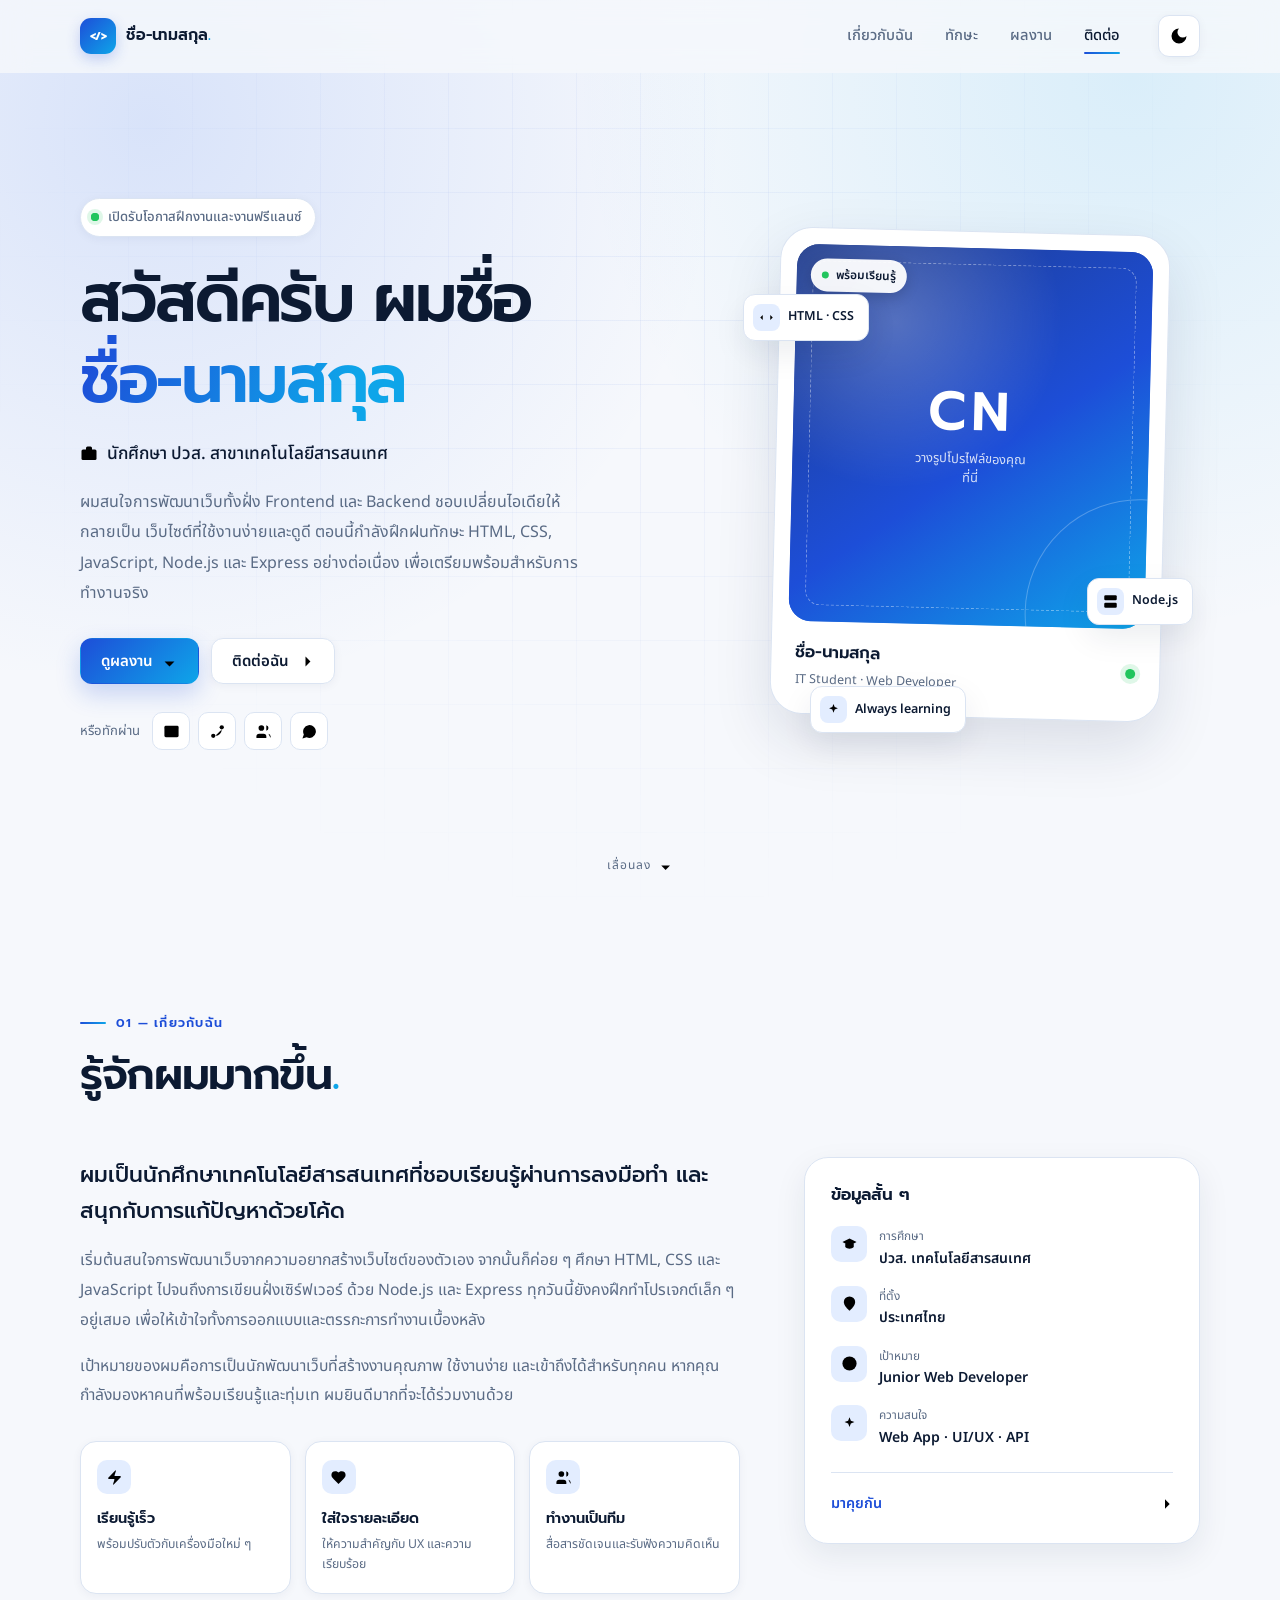
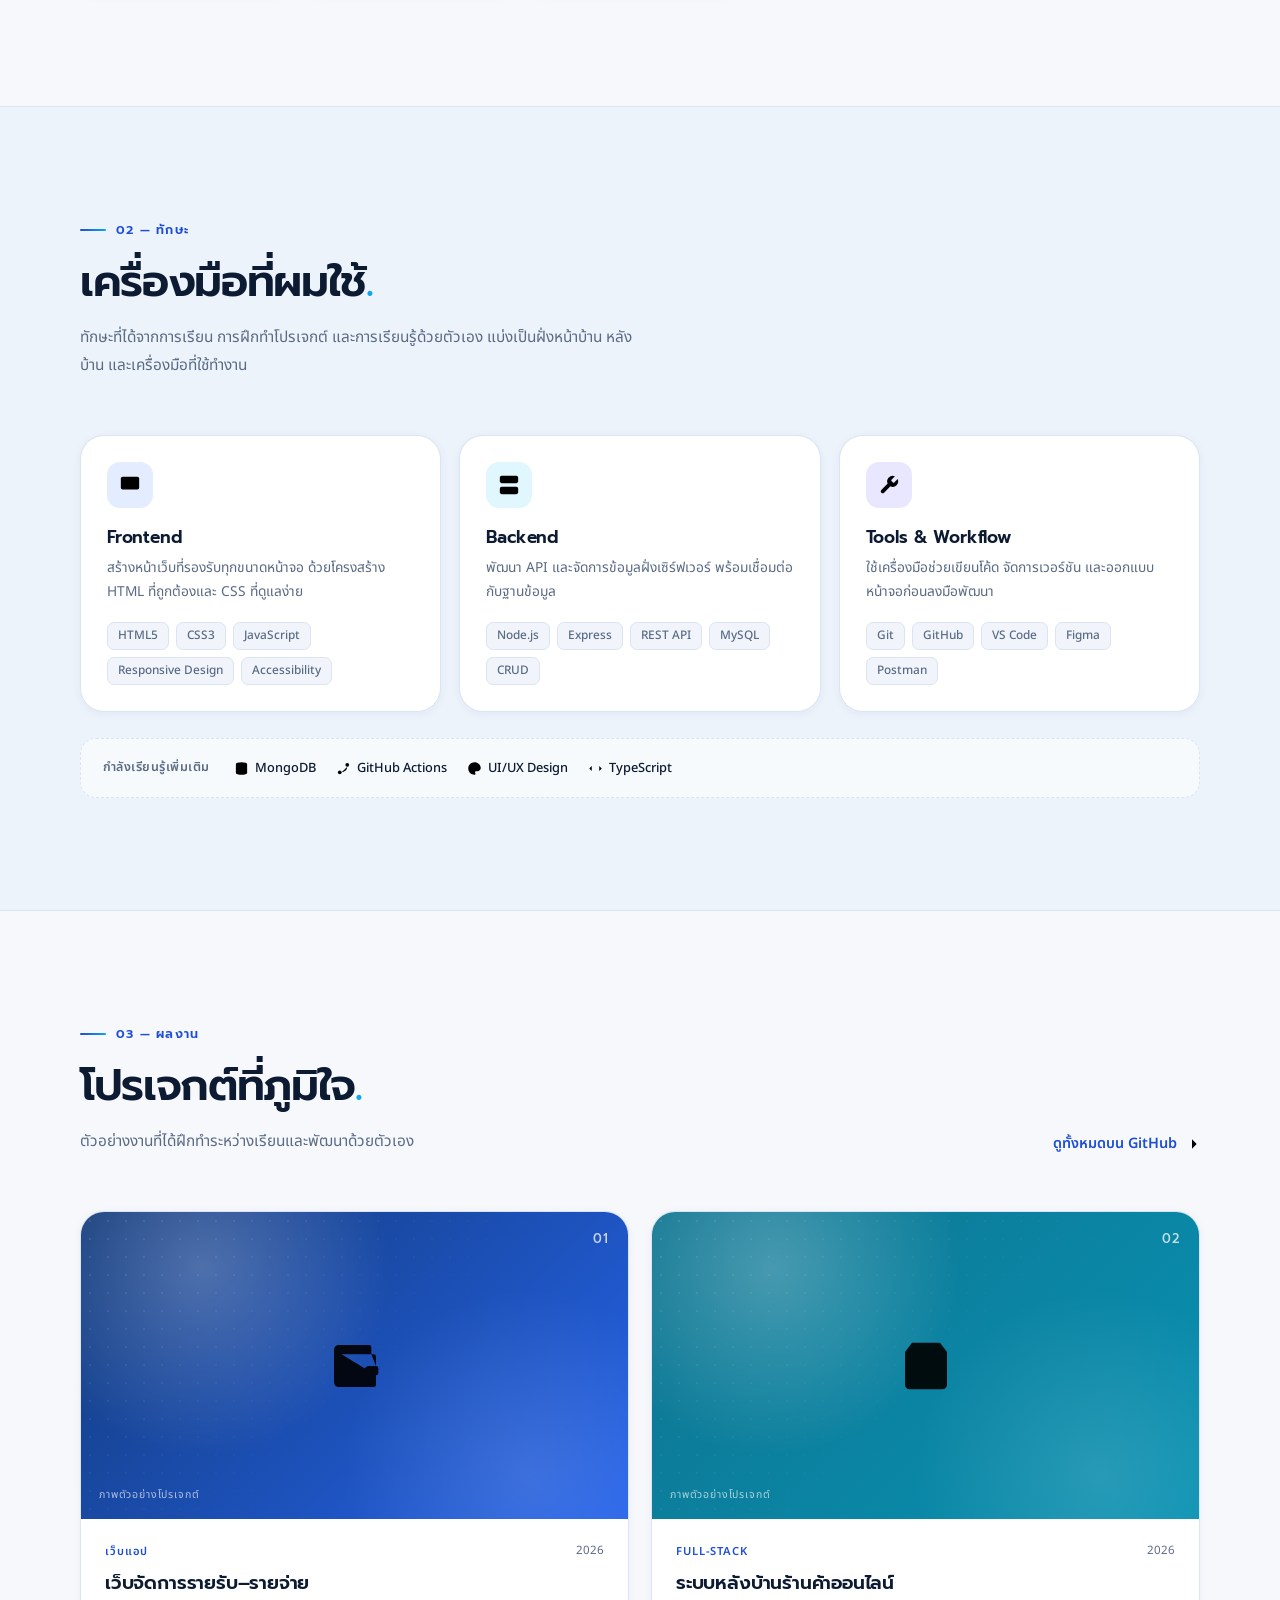
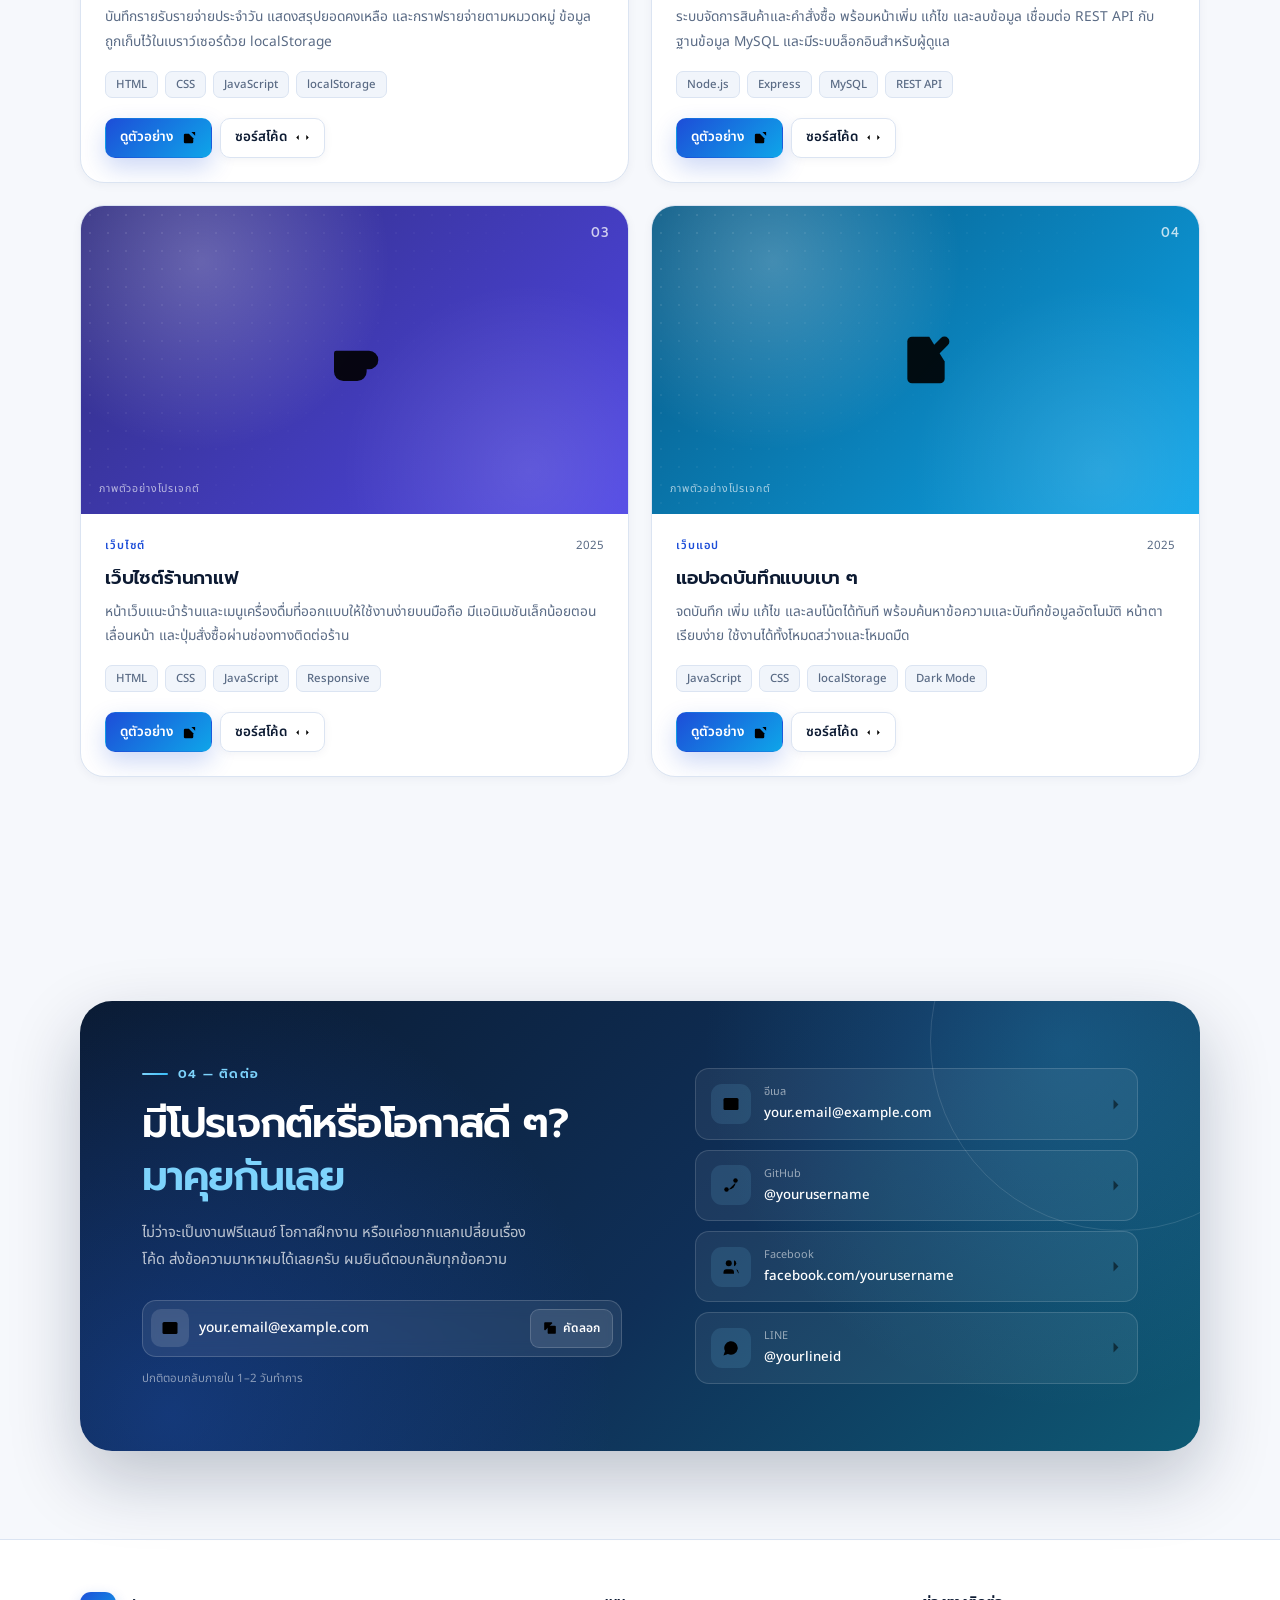
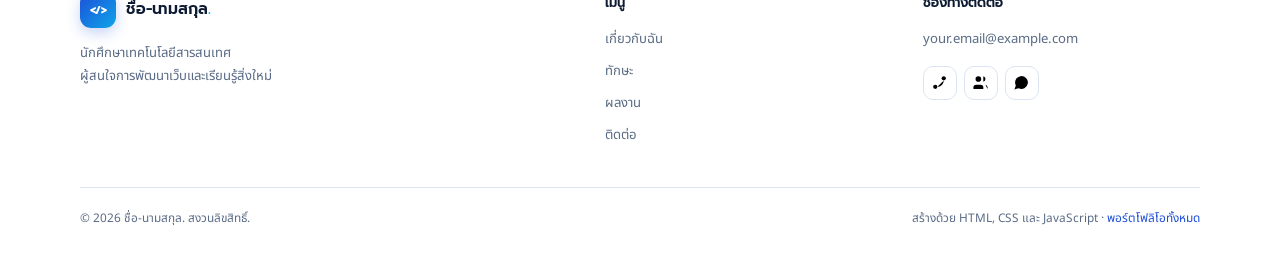
==== commit dddfcbe8: "Support multiple profiles with per-person data files" ====
--- a/index.html
+++ b/index.html
@@ -660,7 +660,7 @@
 
     <div class="container footer-bottom">
       <p>© <span id="year">2026</span> <span data-bind="name">ชื่อ-นามสกุล</span>. สงวนลิขสิทธิ์.</p>
-      <p>สร้างด้วย HTML, CSS และ JavaScript</p>
+      <p>สร้างด้วย HTML, CSS และ JavaScript · <a href="people/">พอร์ตโฟลิโอทั้งหมด</a></p>
     </div>
   </footer>
 
@@ -678,6 +678,12 @@
   </noscript>
 
   <script src="script.js" defer></script>
+
+  <!--
+    โหลดข้อมูลของเจ้าของโปรไฟล์ (?u=ชื่อผู้ใช้) ก่อนไฟล์อื่น
+    ถ้าไม่มีไฟล์ people/<ชื่อผู้ใช้>/data.json จะใช้ข้อความตัวอย่างในหน้านี้
+  -->
+  <script src="profile.js"></script>
 
   <!--
     โหลดตัวแก้ไขข้อมูลเฉพาะตอนเปิดในเครื่อง หรือเพิ่ม ?edit=1 ท้าย URL
--- a/style.css
+++ b/style.css
@@ -1636,6 +1636,17 @@
   border-top: 1px solid var(--border);
   color: var(--muted);
   font-size: 0.74rem;
+}
+
+.footer-bottom a {
+  color: var(--primary);
+  text-decoration: none;
+  border-bottom: 1px solid transparent;
+  transition: border-color 0.2s ease;
+}
+
+.footer-bottom a:hover {
+  border-bottom-color: currentColor;
 }
 
 /* ------------------------------ 11. ปุ่มกลับขึ้นด้านบน ------------------------------ */
